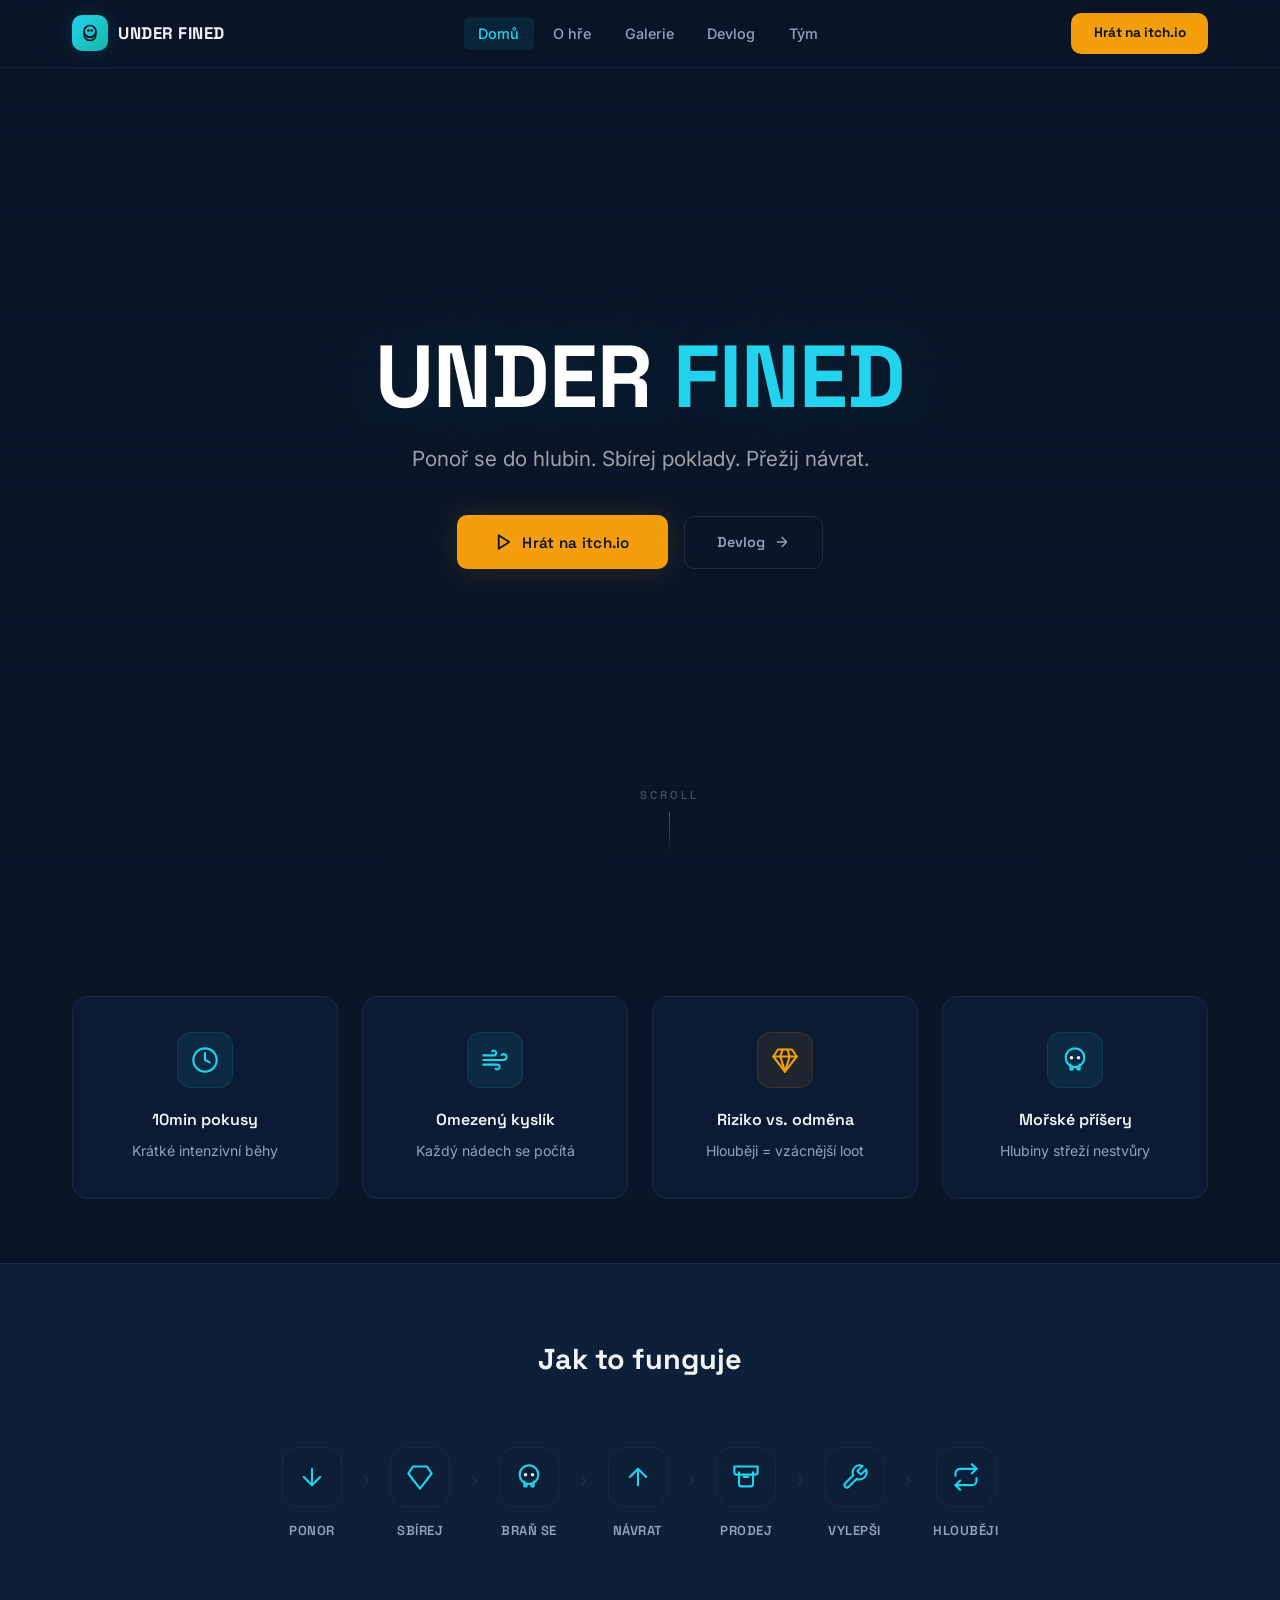
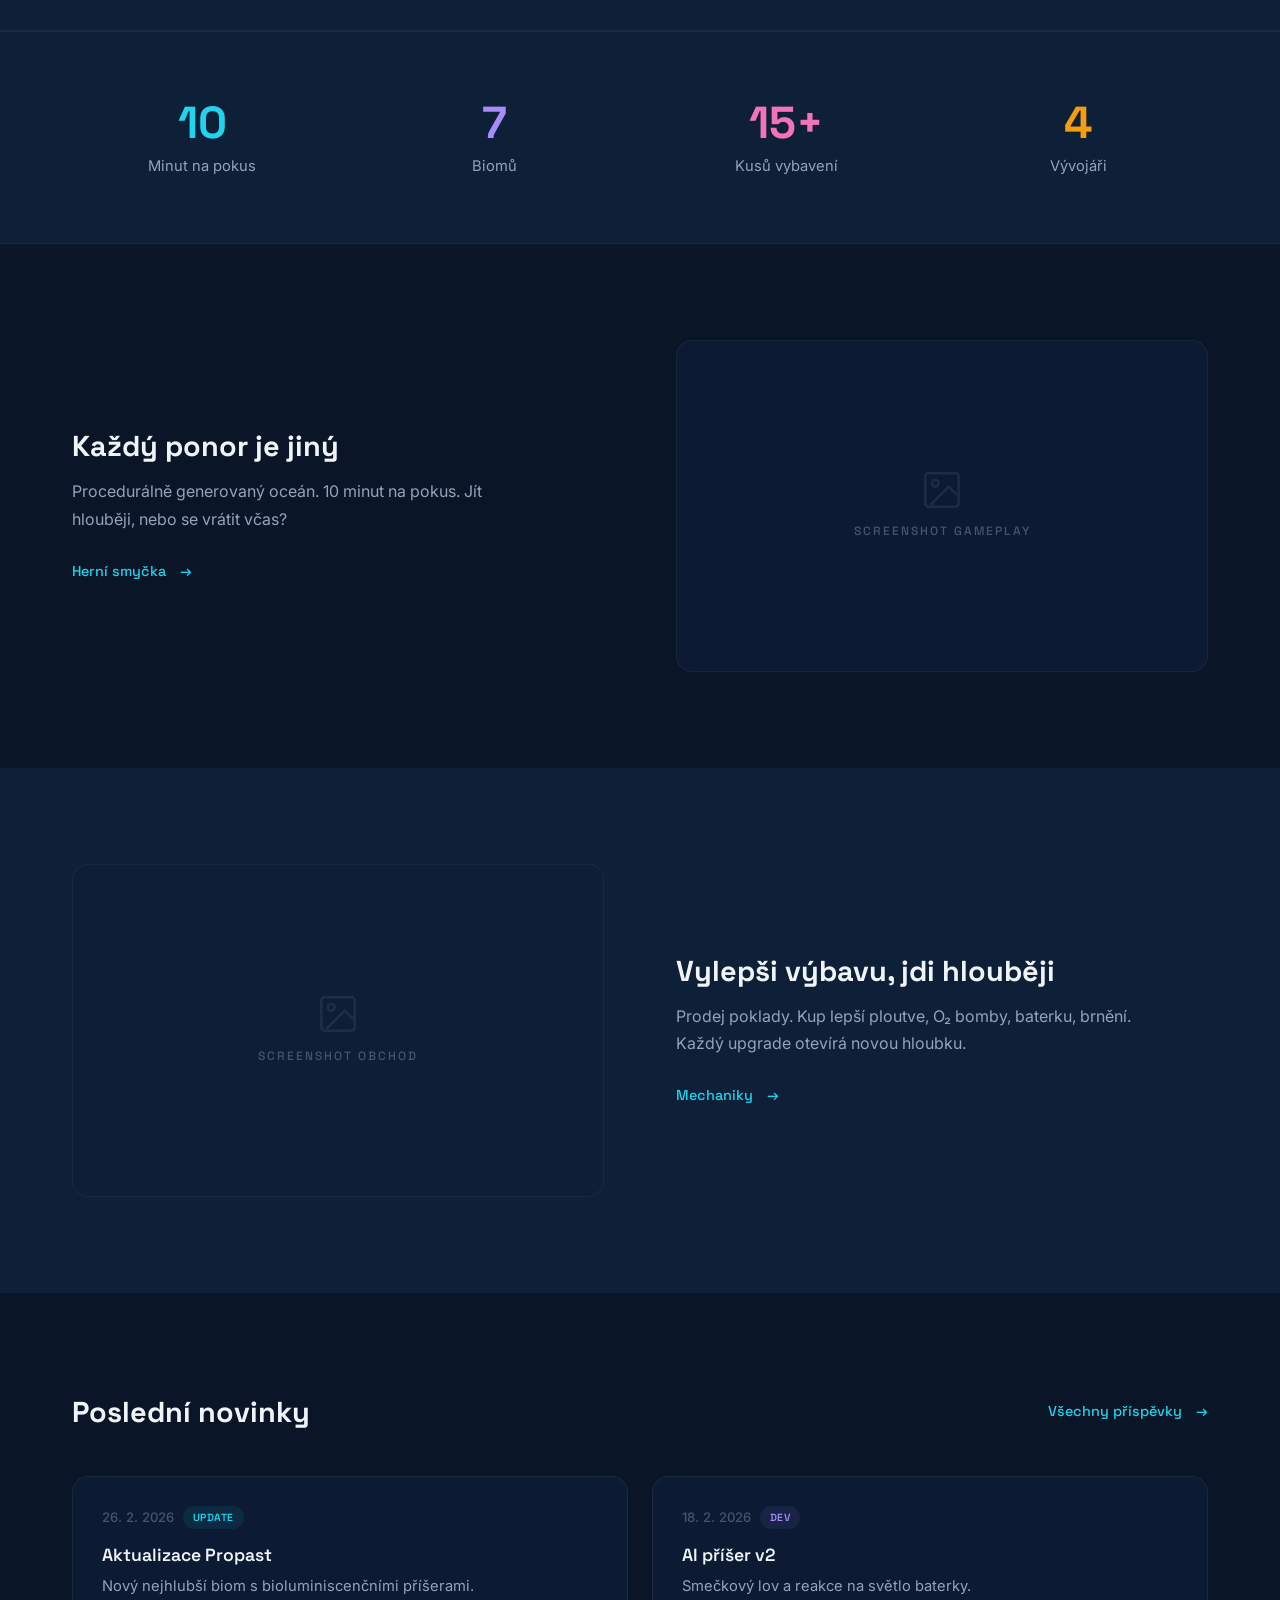
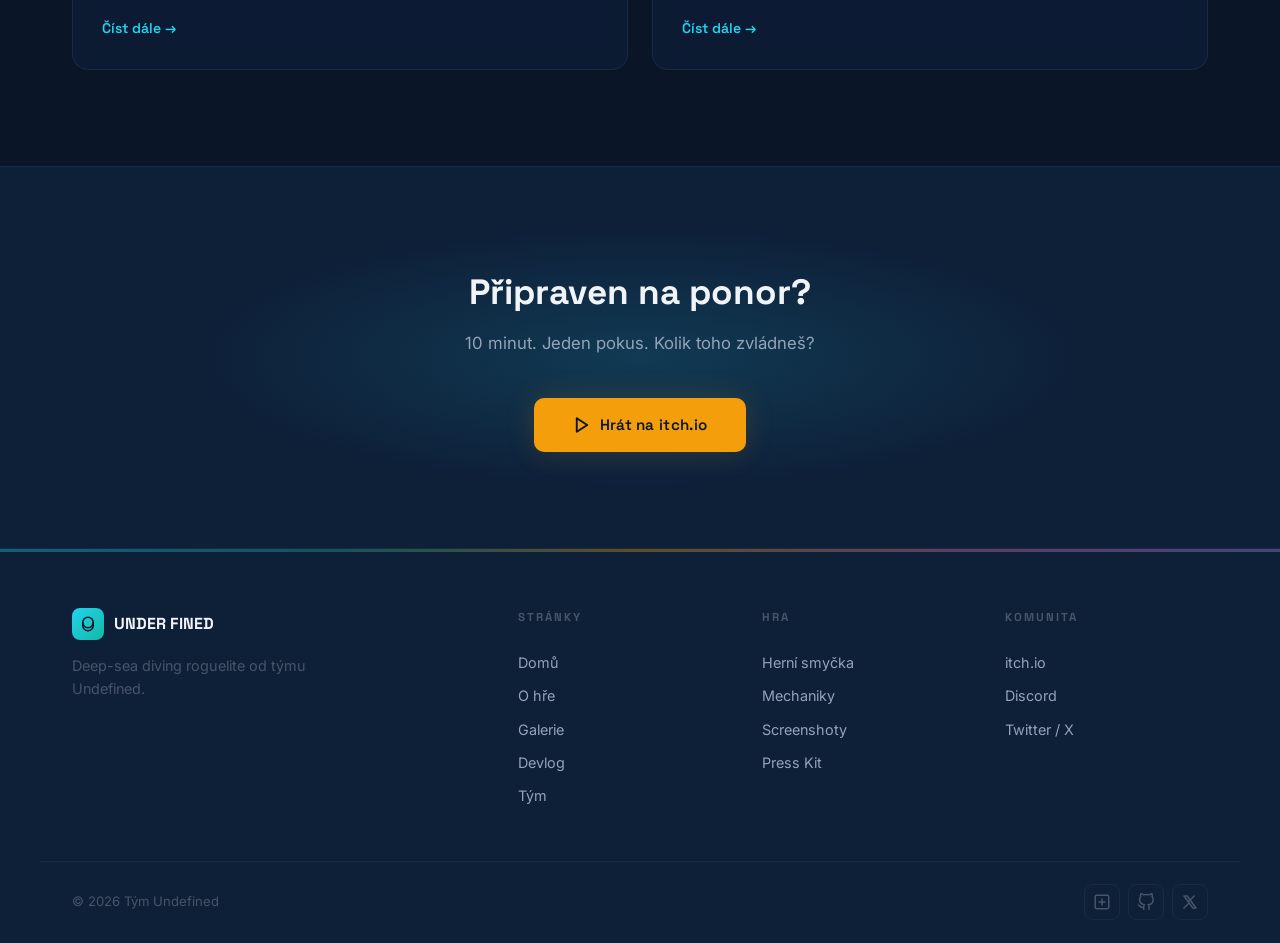
==== index.html @ 9621f045 "nu norn" ====
<!DOCTYPE html>
<html lang="cs">
<head>
  <meta charset="UTF-8">
  <meta name="viewport" content="width=device-width, initial-scale=1.0">
  <title>UNDER FINED — Deep-Sea Diving Roguelite</title>
  <meta name="description" content="UNDER FINED — 10minutový deep-sea diving roguelite. Ponoř se, sbírej poklady, přežij hlubiny.">
  <link rel="stylesheet" href="style.css">
</head>
<body>

<!-- NAV -->
<nav class="nav" id="navbar">
  <div class="nav__inner">
    <a href="index.html" class="nav__logo">
      <span class="nav__logo-icon">
        <!-- Diving helmet icon -->
        <svg viewBox="0 0 24 24" fill="none" stroke="#0a1628" stroke-width="2" stroke-linecap="round" stroke-linejoin="round">
          <circle cx="12" cy="10" r="7"/>
          <path d="M5 10v4a7 7 0 0 0 14 0v-4"/>
          <circle cx="10" cy="9" r="1.5" fill="#0a1628" stroke="none"/>
          <circle cx="14" cy="9" r="1.5" fill="#0a1628" stroke="none"/>
          <path d="M9 17h6"/>
        </svg>
      </span>
      <span class="nav__logo-text">UNDER FINED</span>
    </a>
    <ul class="nav__links" id="navLinks">
      <li><a href="index.html" class="nav__link">Domů</a></li>
      <li><a href="about.html" class="nav__link">O hře</a></li>
      <li><a href="gallery.html" class="nav__link">Galerie</a></li>
      <li><a href="devlog.html" class="nav__link">Devlog</a></li>
      <li><a href="team.html" class="nav__link">Tým</a></li>
    </ul>
    <a href="https://itch.io" target="_blank" rel="noopener" class="nav__cta">Hrát na itch.io</a>
    <button class="nav__toggle" id="navToggle" aria-label="Menu">
      <span></span><span></span><span></span>
    </button>
  </div>
</nav>

<!-- HERO -->
<section class="hero">
  <div class="hero__bubbles" id="heroBubbles"></div>
  <div class="hero__content">
    <h1 class="hero__title">UNDER <span class="accent">FINED</span></h1>
    <p class="hero__subtitle">Ponoř se do hlubin. Sbírej poklady. Přežij návrat.</p>
    <div class="hero__actions">
      <a href="https://itch.io" target="_blank" rel="noopener" class="btn btn--primary">
        <!-- Play icon -->
        <svg width="18" height="18" viewBox="0 0 24 24" fill="none" stroke="currentColor" stroke-width="2.5" stroke-linecap="round" stroke-linejoin="round"><polygon points="5 3 19 12 5 21 5 3"/></svg>
        Hrát na itch.io
      </a>
      <a href="devlog.html" class="btn btn--secondary">
        Devlog
        <svg width="16" height="16" viewBox="0 0 24 24" fill="none" stroke="currentColor" stroke-width="2" stroke-linecap="round" stroke-linejoin="round"><path d="M5 12h14M12 5l7 7-7 7"/></svg>
      </a>
    </div>
  </div>
  <div class="hero__scroll">
    <span class="hero__scroll-label">scroll</span>
    <div class="hero__scroll-line"></div>
  </div>
  <div class="hero__wave">
    <svg viewBox="0 0 1440 80" fill="none" xmlns="http://www.w3.org/2000/svg" preserveAspectRatio="none">
      <path d="M0 40C240 80 480 0 720 40C960 80 1200 0 1440 40V80H0Z" fill="#0a1628"/>
    </svg>
  </div>
</section>

<!-- PILL FEATURES -->
<section class="pills" id="features">
  <div class="container">
    <div class="pills__grid">
      <div class="pill reveal">
        <div class="pill__icon">
          <!-- Clock icon -->
          <svg viewBox="0 0 24 24"><circle cx="12" cy="12" r="10"/><polyline points="12 6 12 12 16 14"/></svg>
        </div>
        <h3>10min pokusy</h3>
        <p>Krátké intenzivní běhy</p>
      </div>
      <div class="pill reveal reveal-d1">
        <div class="pill__icon">
          <!-- Wind / O2 icon -->
          <svg viewBox="0 0 24 24"><path d="M9.59 4.59A2 2 0 1 1 11 8H2m10.59 11.41A2 2 0 1 0 14 16H2m15.73-8.27A2.5 2.5 0 1 1 19.5 12H2"/></svg>
        </div>
        <h3>Omezený kyslík</h3>
        <p>Každý nádech se počítá</p>
      </div>
      <div class="pill reveal reveal-d2">
        <div class="pill__icon pill__icon--sand">
          <!-- Diamond / treasure icon -->
          <svg viewBox="0 0 24 24"><path d="M6 3h12l4 6-10 13L2 9z"/><path d="M2 9h20"/><path d="M10 3l-2 6 4 13 4-13-2-6"/></svg>
        </div>
        <h3>Riziko vs. odměna</h3>
        <p>Hlouběji = vzácnější loot</p>
      </div>
      <div class="pill reveal reveal-d3">
        <div class="pill__icon">
          <!-- Skull / monster icon -->
          <svg viewBox="0 0 24 24"><circle cx="12" cy="10" r="8"/><path d="M8 16v4h2v-2h4v2h2v-4"/><circle cx="9" cy="10" r="1.5" fill="currentColor" stroke="none"/><circle cx="15" cy="10" r="1.5" fill="currentColor" stroke="none"/></svg>
        </div>
        <h3>Mořské příšery</h3>
        <p>Hlubiny střeží nestvůry</p>
      </div>
    </div>
  </div>
</section>

<!-- HOW IT WORKS -->
<section class="how-strip">
  <div class="container">
    <h2 class="reveal">Jak to funguje</h2>
    <div class="how-strip__flow reveal reveal-d1">
      <div class="how-step">
        <div class="how-step__icon">
          <svg viewBox="0 0 24 24"><path d="M12 5v14M5 12l7 7 7-7"/></svg>
        </div>
        <span class="how-step__label">Ponor</span>
      </div>
      <span class="how-arrow">&rsaquo;</span>
      <div class="how-step">
        <div class="how-step__icon">
          <svg viewBox="0 0 24 24"><path d="M6 3h12l4 6-10 13L2 9z"/></svg>
        </div>
        <span class="how-step__label">Sbírej</span>
      </div>
      <span class="how-arrow">&rsaquo;</span>
      <div class="how-step">
        <div class="how-step__icon">
          <svg viewBox="0 0 24 24"><circle cx="12" cy="10" r="8"/><path d="M8 16v4h2v-2h4v2h2v-4"/><circle cx="9" cy="10" r="1.5" fill="currentColor" stroke="none"/><circle cx="15" cy="10" r="1.5" fill="currentColor" stroke="none"/></svg>
        </div>
        <span class="how-step__label">Braň se</span>
      </div>
      <span class="how-arrow">&rsaquo;</span>
      <div class="how-step">
        <div class="how-step__icon">
          <svg viewBox="0 0 24 24"><path d="M12 19V5M5 12l7-7 7 7"/></svg>
        </div>
        <span class="how-step__label">Návrat</span>
      </div>
      <span class="how-arrow">&rsaquo;</span>
      <div class="how-step">
        <div class="how-step__icon">
          <svg viewBox="0 0 24 24"><path d="M2 3h20v5a2 2 0 0 1-2 2H4a2 2 0 0 1-2-2V3z"/><path d="M6 8v10a2 2 0 0 0 2 2h8a2 2 0 0 0 2-2V8"/><path d="M10 12h4"/></svg>
        </div>
        <span class="how-step__label">Prodej</span>
      </div>
      <span class="how-arrow">&rsaquo;</span>
      <div class="how-step">
        <div class="how-step__icon">
          <svg viewBox="0 0 24 24"><path d="M14.7 6.3a1 1 0 0 0 0 1.4l1.6 1.6a1 1 0 0 0 1.4 0l3.77-3.77a6 6 0 0 1-7.94 7.94l-6.91 6.91a2.12 2.12 0 0 1-3-3l6.91-6.91a6 6 0 0 1 7.94-7.94l-3.76 3.76z"/></svg>
        </div>
        <span class="how-step__label">Vylepši</span>
      </div>
      <span class="how-arrow">&rsaquo;</span>
      <div class="how-step">
        <div class="how-step__icon">
          <svg viewBox="0 0 24 24"><polyline points="17 1 21 5 17 9"/><path d="M3 11V9a4 4 0 0 1 4-4h14"/><polyline points="7 23 3 19 7 15"/><path d="M21 13v2a4 4 0 0 1-4 4H3"/></svg>
        </div>
        <span class="how-step__label">Hlouběji</span>
      </div>
    </div>
  </div>
</section>

<!-- STATS -->
<section class="stats">
  <div class="container">
    <div class="stats__grid reveal">
      <div class="stat">
        <p class="stat__number stat__number--cyan">10</p>
        <p class="stat__label">Minut na pokus</p>
      </div>
      <div class="stat">
        <p class="stat__number stat__number--purple">7</p>
        <p class="stat__label">Biomů</p>
      </div>
      <div class="stat">
        <p class="stat__number stat__number--coral">15+</p>
        <p class="stat__label">Kusů vybavení</p>
      </div>
      <div class="stat">
        <p class="stat__number stat__number--sand">4</p>
        <p class="stat__label">Vývojáři</p>
      </div>
    </div>
  </div>
</section>

<!-- FEATURE: DIVE -->
<section class="feature-row">
  <div class="container">
    <div class="feature-row__layout">
      <div class="feature-row__text reveal">
        <h2>Každý ponor je jiný</h2>
        <p>Procedurálně generovaný oceán. 10 minut na pokus. Jít hlouběji, nebo se vrátit včas?</p>
        <a href="about.html#loop" class="btn btn--ghost">
          Herní smyčka <span class="arrow">&rarr;</span>
        </a>
      </div>
      <div class="reveal reveal-d2">
        <div class="img-placeholder">
          <!-- Replace with: <img src="screenshots/gameplay.png" alt="Gameplay screenshot"> -->
          <svg viewBox="0 0 24 24"><rect x="2" y="2" width="20" height="20" rx="2"/><circle cx="8" cy="8" r="2"/><path d="M21 15l-5-5L5 21"/></svg>
          <span>Screenshot gameplay</span>
        </div>
      </div>
    </div>
  </div>
</section>

<!-- FEATURE: UPGRADE -->
<section class="feature-row feature-row--reversed" style="background: var(--bg-alt);">
  <div class="container">
    <div class="feature-row__layout">
      <div class="feature-row__text reveal">
        <h2>Vylepši výbavu, jdi hlouběji</h2>
        <p>Prodej poklady. Kup lepší ploutve, O₂ bomby, baterku, brnění. Každý upgrade otevírá novou hloubku.</p>
        <a href="about.html#mechanics" class="btn btn--ghost">
          Mechaniky <span class="arrow">&rarr;</span>
        </a>
      </div>
      <div class="reveal reveal-d2">
        <div class="img-placeholder">
          <!-- Replace with: <img src="screenshots/shop.png" alt="Shop screenshot"> -->
          <svg viewBox="0 0 24 24"><rect x="2" y="2" width="20" height="20" rx="2"/><circle cx="8" cy="8" r="2"/><path d="M21 15l-5-5L5 21"/></svg>
          <span>Screenshot obchod</span>
        </div>
      </div>
    </div>
  </div>
</section>

<!-- LATEST DEVLOG -->
<section class="latest">
  <div class="container">
    <div class="latest__header reveal">
      <h2>Poslední novinky</h2>
      <a href="devlog.html" class="btn btn--ghost">Všechny příspěvky <span class="arrow">&rarr;</span></a>
    </div>
    <div class="latest__grid">
      <div class="devlog-card reveal reveal-d1">
        <div class="devlog-card__meta">
          <span class="devlog-card__date">26. 2. 2026</span>
          <span class="devlog-card__tag devlog-card__tag--update">Update</span>
        </div>
        <h3>Aktualizace Propast</h3>
        <p>Nový nejhlubší biom s bioluminiscenčními příšerami.</p>
        <a href="post.html" class="devlog-card__link">Číst dále &rarr;</a>
      </div>
      <div class="devlog-card reveal reveal-d2">
        <div class="devlog-card__meta">
          <span class="devlog-card__date">18. 2. 2026</span>
          <span class="devlog-card__tag devlog-card__tag--dev">Dev</span>
        </div>
        <h3>AI příšer v2</h3>
        <p>Smečkový lov a reakce na světlo baterky.</p>
        <a href="post.html" class="devlog-card__link">Číst dále &rarr;</a>
      </div>
    </div>
  </div>
</section>

<!-- CTA -->
<section class="cta-banner">
  <div class="container">
    <div class="cta-banner__inner reveal">
      <h2>Připraven na ponor?</h2>
      <p>10 minut. Jeden pokus. Kolik toho zvládneš?</p>
      <a href="https://itch.io" target="_blank" rel="noopener" class="btn btn--primary">
        <svg width="18" height="18" viewBox="0 0 24 24" fill="none" stroke="currentColor" stroke-width="2.5" stroke-linecap="round" stroke-linejoin="round"><polygon points="5 3 19 12 5 21 5 3"/></svg>
        Hrát na itch.io
      </a>
    </div>
  </div>
</section>

<!-- FOOTER -->
<footer class="footer">
  <div class="footer__accent-line"></div>
  <div class="footer__top">
    <div class="footer__brand">
      <div class="footer__brand-logo">
        <span class="logo-icon">
          <svg viewBox="0 0 24 24" fill="none" stroke="#0a1628" stroke-width="2" stroke-linecap="round" stroke-linejoin="round">
            <circle cx="12" cy="10" r="7"/><path d="M5 10v4a7 7 0 0 0 14 0v-4"/>
          </svg>
        </span>
        <span class="logo-text">UNDER FINED</span>
      </div>
      <p>Deep-sea diving roguelite od týmu Undefined.</p>
    </div>
    <div class="footer__col">
      <h4>Stránky</h4>
      <a href="index.html">Domů</a>
      <a href="about.html">O hře</a>
      <a href="gallery.html">Galerie</a>
      <a href="devlog.html">Devlog</a>
      <a href="team.html">Tým</a>
    </div>
    <div class="footer__col">
      <h4>Hra</h4>
      <a href="about.html#loop">Herní smyčka</a>
      <a href="about.html#mechanics">Mechaniky</a>
      <a href="gallery.html">Screenshoty</a>
      <a href="presskit.html">Press Kit</a>
    </div>
    <div class="footer__col">
      <h4>Komunita</h4>
      <a href="https://itch.io" target="_blank">itch.io</a>
      <a href="#">Discord</a>
      <a href="#">Twitter / X</a>
    </div>
  </div>
  <div class="footer__bottom">
    <span class="footer__copy">&copy; 2026 Tým Undefined</span>
    <div class="footer__socials">
      <a href="https://itch.io" target="_blank" rel="noopener" class="footer__social" title="itch.io">
        <svg viewBox="0 0 24 24" fill="none" stroke="currentColor" stroke-width="2" stroke-linecap="round" stroke-linejoin="round"><rect x="3" y="3" width="18" height="18" rx="2"/><path d="M8 12h8M12 8v8"/></svg>
      </a>
      <a href="#" class="footer__social" title="Discord">
        <svg viewBox="0 0 24 24" fill="none" stroke="currentColor" stroke-width="2" stroke-linecap="round" stroke-linejoin="round"><path d="M9 19c-5 1.5-5-2.5-7-3m14 6v-3.87a3.37 3.37 0 0 0-.94-2.61c3.14-.35 6.44-1.54 6.44-7A5.44 5.44 0 0 0 20 4.77 5.07 5.07 0 0 0 19.91 1S18.73.65 16 2.48a13.38 13.38 0 0 0-7 0C6.27.65 5.09 1 5.09 1A5.07 5.07 0 0 0 5 4.77a5.44 5.44 0 0 0-1.5 3.78c0 5.42 3.3 6.61 6.44 7A3.37 3.37 0 0 0 9 18.13V22"/></svg>
      </a>
      <a href="#" class="footer__social" title="Twitter / X">
        <svg viewBox="0 0 24 24" fill="none" stroke="currentColor" stroke-width="2" stroke-linecap="round" stroke-linejoin="round"><path d="M4 4l11.733 16h4.267l-11.733-16z"/><path d="M4 20l6.768-6.768M17.5 4l-6.768 6.768"/></svg>
      </a>
    </div>
  </div>
</footer>

<div class="page-bubbles" id="pageBubbles"></div>

<script src="main.js"></script>
</body>
</html>
---- style.css ----
/* ═══════════════════════════════════════════════════════════════
   UNDER FINED — Premium Indie Game Website
   Deep-sea / ocean theme · Modern readable typography · Minimal
   ═══════════════════════════════════════════════════════════════ */

/* ── FONTS ─────────────────────────────────────────────────── */
@import url('https://fonts.googleapis.com/css2?family=Space+Grotesk:wght@400;500;600;700&family=Inter:wght@400;500;600;700&display=swap');

/* ── RESET ─────────────────────────────────────────────────── */
*, *::before, *::after { box-sizing: border-box; margin: 0; padding: 0; }

/* ── VARIABLES ─────────────────────────────────────────────── */
:root {
  /* colours: deep navy ocean palette */
  --bg:          #0a1628;
  --bg-alt:      #0e1f38;
  --bg-card:     rgba(14, 31, 56, 0.7);
  --bg-card-s:   rgba(14, 31, 56, 0.95);
  --bg-nav:      rgba(10, 22, 40, 0.75);
  --bg-nav-s:    rgba(10, 22, 40, 0.97);

  --text:        #f0f4f8;
  --text-s:      #94a3b8;
  --text-m:      #475569;

  /* accents */
  --cyan:        #22d3ee;
  --cyan-dim:    rgba(34, 211, 238, 0.08);
  --cyan-glow:   rgba(34, 211, 238, 0.15);
  --teal:        #14b8a6;
  --sand:        #f59e0b;
  --sand-light:  #fbbf24;
  --sand-glow:   rgba(245, 158, 11, 0.15);
  --coral:       #f472b6;
  --purple:      #a78bfa;

  --border:      rgba(148, 163, 184, 0.08);
  --border-h:    rgba(148, 163, 184, 0.16);
  --glass:       rgba(14, 31, 56, 0.55);
  --glass-border:rgba(148, 163, 184, 0.1);

  --radius:      16px;
  --radius-sm:   10px;
  --radius-xs:   6px;

  --font-head:   'Space Grotesk', -apple-system, sans-serif;
  --font-body:   'Inter', -apple-system, sans-serif;

  --ease:        cubic-bezier(0.25, 0.46, 0.45, 0.94);
  --ease-out:    cubic-bezier(0.16, 1, 0.3, 1);

  --max-w:       1200px;
  --nav-h:       68px;
}

/* ── BASE ──────────────────────────────────────────────────── */
html {
  scroll-behavior: smooth;
  font-size: 16px;
  scrollbar-color: #1e3a5f var(--bg);
}
body {
  font-family: var(--font-body);
  color: var(--text);
  background: var(--bg);
  overflow-x: hidden;
  -webkit-font-smoothing: antialiased;
  line-height: 1.65;
}
img { display: block; max-width: 100%; height: auto; }
a { text-decoration: none; color: inherit; transition: color 0.2s; }
ul, ol { list-style: none; }
button { font-family: inherit; border: none; background: none; cursor: pointer; color: inherit; }

::-webkit-scrollbar { width: 6px; }
::-webkit-scrollbar-track { background: var(--bg); }
::-webkit-scrollbar-thumb { background: #1e3a5f; border-radius: 3px; }
::selection { background: rgba(34, 211, 238, 0.2); color: var(--text); }

/* focus */
:focus-visible {
  outline: 2px solid var(--cyan);
  outline-offset: 3px;
  border-radius: 4px;
}

/* ── LAYOUT ────────────────────────────────────────────────── */
.container { max-width: var(--max-w); margin: 0 auto; padding: 0 2rem; }
.text-center { text-align: center; }

/* ── REVEAL ANIMATION ──────────────────────────────────────── */
.reveal {
  opacity: 0;
  transform: translateY(28px);
  transition: opacity 0.8s var(--ease-out), transform 0.8s var(--ease-out);
}
.reveal.visible { opacity: 1; transform: translateY(0); }
.reveal-d1 { transition-delay: 0.1s; }
.reveal-d2 { transition-delay: 0.2s; }
.reveal-d3 { transition-delay: 0.3s; }
.reveal-d4 { transition-delay: 0.4s; }

/* ═══════════════════════════════════════════════════════════════
   NAVIGATION
   ═══════════════════════════════════════════════════════════════ */
.nav {
  position: fixed;
  top: 0; left: 0; right: 0;
  z-index: 1000;
  height: var(--nav-h);
  display: flex;
  align-items: center;
  background: var(--bg-nav);
  backdrop-filter: blur(20px);
  -webkit-backdrop-filter: blur(20px);
  border-bottom: 1px solid var(--border);
  transition: background 0.3s, box-shadow 0.3s;
}
.nav.scrolled {
  background: var(--bg-nav-s);
  box-shadow: 0 4px 30px rgba(0, 0, 0, 0.3);
}

.nav__inner {
  max-width: var(--max-w);
  margin: 0 auto;
  padding: 0 2rem;
  width: 100%;
  display: flex;
  align-items: center;
  justify-content: space-between;
}

.nav__logo {
  display: flex;
  align-items: center;
  gap: 0.65rem;
}
.nav__logo-icon {
  width: 36px; height: 36px;
  border-radius: 10px;
  background: linear-gradient(135deg, var(--cyan), var(--teal));
  display: flex; align-items: center; justify-content: center;
  transition: transform 0.3s var(--ease-out);
  box-shadow: 0 0 20px var(--cyan-glow);
}
.nav__logo:hover .nav__logo-icon { transform: rotate(-6deg) scale(1.05); }
.nav__logo-icon svg { width: 20px; height: 20px; }

.nav__logo-text {
  font-family: var(--font-head);
  font-size: 1.05rem;
  font-weight: 700;
  color: var(--text);
  letter-spacing: 0.5px;
}

.nav__links {
  display: flex;
  align-items: center;
  gap: 0.3rem;
}
.nav__link {
  color: var(--text-s);
  font-size: 0.9rem;
  font-weight: 500;
  padding: 0.5rem 0.9rem;
  border-radius: var(--radius-xs);
  transition: color 0.2s, background 0.2s;
}
.nav__link:hover {
  color: var(--text);
  background: rgba(255,255,255,0.04);
}
.nav__link.active {
  color: var(--cyan);
  background: var(--cyan-dim);
}

.nav__cta {
  padding: 0.55rem 1.4rem;
  background: var(--sand);
  color: #0a1628;
  font-family: var(--font-head);
  font-size: 0.85rem;
  font-weight: 700;
  border-radius: var(--radius-sm);
  transition: all 0.25s var(--ease);
  white-space: nowrap;
}
.nav__cta:hover {
  background: var(--sand-light);
  transform: translateY(-1px);
  box-shadow: 0 4px 24px var(--sand-glow);
}

.nav__toggle {
  display: none;
  flex-direction: column;
  gap: 5px;
  padding: 8px;
}
.nav__toggle span {
  display: block; width: 22px; height: 2px;
  background: var(--text); border-radius: 2px;
  transition: all 0.3s var(--ease);
}
.nav__toggle.open span:nth-child(1) { transform: rotate(45deg) translate(5px, 5px); }
.nav__toggle.open span:nth-child(2) { opacity: 0; }
.nav__toggle.open span:nth-child(3) { transform: rotate(-45deg) translate(5px, -5px); }

/* ═══════════════════════════════════════════════════════════════
   BUTTONS
   ═══════════════════════════════════════════════════════════════ */
.btn {
  display: inline-flex;
  align-items: center;
  justify-content: center;
  gap: 0.55rem;
  font-family: var(--font-head);
  font-weight: 600;
  border: none;
  border-radius: var(--radius-sm);
  transition: all 0.25s var(--ease);
  white-space: nowrap;
  text-decoration: none;
  cursor: pointer;
}

.btn--primary {
  padding: 0.9rem 2.4rem;
  background: var(--sand);
  color: #0a1628;
  font-size: 0.95rem;
  letter-spacing: 0.3px;
  box-shadow: 0 0 30px var(--sand-glow);
}
.btn--primary:hover {
  background: var(--sand-light);
  transform: translateY(-2px);
  box-shadow: 0 8px 40px rgba(245, 158, 11, 0.3);
}

.btn--secondary {
  padding: 0.85rem 2rem;
  background: transparent;
  border: 1px solid var(--border-h);
  color: var(--text-s);
  font-size: 0.9rem;
}
.btn--secondary:hover {
  background: rgba(255, 255, 255, 0.04);
  border-color: rgba(255, 255, 255, 0.2);
  color: var(--text);
}

.btn--ghost {
  padding: 0;
  background: transparent;
  color: var(--cyan);
  font-size: 0.9rem;
  font-weight: 500;
}
.btn--ghost:hover { color: var(--sand-light); }
.btn--ghost .arrow { transition: transform 0.2s var(--ease); display: inline-block; margin-left: 0.3rem; }
.btn--ghost:hover .arrow { transform: translateX(5px); }

.btn--small {
  padding: 0.5rem 1.2rem;
  font-size: 0.82rem;
}

/* ═══════════════════════════════════════════════════════════════
   BADGE / PILL
   ═══════════════════════════════════════════════════════════════ */
.badge {
  display: inline-flex;
  align-items: center;
  gap: 0.4rem;
  padding: 0.35rem 0.85rem;
  background: var(--cyan-dim);
  border: 1px solid rgba(34, 211, 238, 0.15);
  border-radius: 100px;
  font-family: var(--font-head);
  font-size: 0.72rem;
  font-weight: 600;
  color: var(--cyan);
  letter-spacing: 0.8px;
  text-transform: uppercase;
}
.badge--sand {
  background: rgba(245, 158, 11, 0.08);
  border-color: rgba(245, 158, 11, 0.15);
  color: var(--sand);
}
.badge--purple {
  background: rgba(167, 139, 250, 0.08);
  border-color: rgba(167, 139, 250, 0.15);
  color: var(--purple);
}
.badge__dot {
  width: 6px; height: 6px;
  border-radius: 50%;
  background: currentColor;
  animation: pulseDot 2s ease-in-out infinite;
}
@keyframes pulseDot {
  0%, 100% { opacity: 1; }
  50% { opacity: 0.3; }
}

/* ═══════════════════════════════════════════════════════════════
   PAGE HEADER (subpages)
   ═══════════════════════════════════════════════════════════════ */
.page-header {
  padding: calc(var(--nav-h) + 5rem) 0 3.5rem;
  text-align: center;
  background: linear-gradient(180deg, var(--bg-alt) 0%, var(--bg) 100%);
  border-bottom: 1px solid var(--border);
  position: relative;
  overflow: hidden;
}
.page-header::before {
  content: '';
  position: absolute;
  inset: 0;
  background: radial-gradient(ellipse 60% 50% at 50% 20%, var(--cyan-glow) 0%, transparent 70%);
  pointer-events: none;
}
.page-header h1 {
  font-family: var(--font-head);
  font-size: clamp(2rem, 4vw, 3rem);
  font-weight: 700;
  color: var(--text);
  line-height: 1.2;
  margin-top: 0.75rem;
  position: relative;
}
.page-header p {
  color: var(--text-s);
  font-size: 1.1rem;
  margin-top: 0.6rem;
  position: relative;
}

/* ═══════════════════════════════════════════════════════════════
   HERO
   ═══════════════════════════════════════════════════════════════ */
.hero {
  position: relative;
  min-height: 100vh;
  display: flex;
  align-items: center;
  justify-content: center;
  overflow: hidden;
  /* Replace background.png with your island screenshot */
  background: url('hero-bg.jpg') center center / cover no-repeat;
}
.hero::before {
  content: '';
  position: absolute;
  inset: 0;
  background: linear-gradient(180deg,
    rgba(10, 22, 40, 0.45) 0%,
    rgba(10, 22, 40, 0.15) 35%,
    rgba(10, 22, 40, 0.35) 65%,
    rgba(10, 22, 40, 1) 100%
  );
  z-index: 1;
}

.hero__content {
  position: relative;
  z-index: 3;
  text-align: center;
  padding: 0 2rem;
  max-width: 800px;
}
.hero__badge {
  margin-bottom: 1.8rem;
  animation: fadeUp 0.7s var(--ease-out) both;
}
.hero__title {
  font-family: var(--font-head);
  font-size: clamp(3rem, 8vw, 5.5rem);
  font-weight: 700;
  color: #fff;
  letter-spacing: -1px;
  line-height: 1.05;
  text-shadow: 0 0 80px rgba(34, 211, 238, 0.15);
  animation: fadeUp 0.7s 0.08s var(--ease-out) both;
}
.hero__title .accent { color: var(--cyan); }
.hero__subtitle {
  font-size: clamp(1.05rem, 2.2vw, 1.3rem);
  color: rgba(255, 255, 255, 0.6);
  font-weight: 400;
  max-width: 480px;
  margin: 1.2rem auto 2.5rem;
  line-height: 1.6;
  animation: fadeUp 0.7s 0.16s var(--ease-out) both;
}
.hero__actions {
  display: flex;
  align-items: center;
  justify-content: center;
  gap: 1rem;
  flex-wrap: wrap;
  animation: fadeUp 0.7s 0.24s var(--ease-out) both;
}

.hero__wave {
  position: absolute;
  bottom: -1px; left: 0; right: 0;
  z-index: 4;
  line-height: 0;
}
.hero__wave svg { display: block; width: 100%; }

.hero__scroll {
  position: absolute;
  bottom: 3rem;
  left: 50%;
  transform: translateX(-50%);
  z-index: 5;
  display: flex;
  flex-direction: column;
  align-items: center;
  gap: 0.5rem;
  animation: fadeUp 1s 0.8s var(--ease-out) both;
}
.hero__scroll-label {
  font-family: var(--font-head);
  font-size: 0.7rem;
  color: rgba(255, 255, 255, 0.25);
  letter-spacing: 3px;
  text-transform: uppercase;
  font-weight: 500;
}
.hero__scroll-line {
  width: 1px;
  height: 40px;
  background: linear-gradient(180deg, rgba(255, 255, 255, 0.3), transparent);
  animation: scrollPulse 2.5s ease-in-out infinite;
}

@keyframes scrollPulse {
  0%, 100% { opacity: 0.2; }
  50% { opacity: 0.7; }
}
@keyframes fadeUp {
  from { opacity: 0; transform: translateY(24px); }
  to   { opacity: 1; transform: translateY(0); }
}

/* bubbles (hero + global drifting) */
.hero__bubbles, .page-bubbles {
  position: absolute;
  inset: 0;
  pointer-events: none;
  z-index: 2;
  overflow: hidden;
}
.page-bubbles {
  position: fixed;
  z-index: 0;
}
.bubble {
  position: absolute;
  bottom: -10px;
  border-radius: 50%;
  background: rgba(34, 211, 238, 0.06);
  border: 1px solid rgba(34, 211, 238, 0.08);
  animation: bubbleUp linear infinite;
}
@keyframes bubbleUp {
  0%   { transform: translateY(0) translateX(0); opacity: 0; }
  5%   { opacity: 0.35; }
  90%  { opacity: 0.03; }
  100% { transform: translateY(-115vh) translateX(var(--drift)); opacity: 0; }
}

/* ═══════════════════════════════════════════════════════════════
   PILL FEATURES (Home — below hero)
   ═══════════════════════════════════════════════════════════════ */
.pills {
  padding: 6rem 0 4rem;
  background: var(--bg);
}
.pills__grid {
  display: grid;
  grid-template-columns: repeat(4, 1fr);
  gap: 1.5rem;
}
.pill {
  background: var(--bg-card);
  backdrop-filter: blur(12px);
  border: 1px solid var(--glass-border);
  border-radius: var(--radius);
  padding: 2.2rem 1.6rem;
  text-align: center;
  transition: all 0.35s var(--ease);
}
.pill:hover {
  border-color: var(--border-h);
  transform: translateY(-4px);
  box-shadow: 0 12px 40px rgba(0, 0, 0, 0.3);
}
.pill__icon {
  width: 56px; height: 56px;
  margin: 0 auto 1.2rem;
  display: flex; align-items: center; justify-content: center;
  background: var(--cyan-dim);
  border: 1px solid rgba(34, 211, 238, 0.12);
  border-radius: 14px;
}
.pill__icon svg { width: 28px; height: 28px; stroke: var(--cyan); fill: none; stroke-width: 1.8; stroke-linecap: round; stroke-linejoin: round; }
.pill__icon--sand { background: rgba(245, 158, 11, 0.08); border-color: rgba(245, 158, 11, 0.12); }
.pill__icon--sand svg { stroke: var(--sand); }
.pill h3 {
  font-family: var(--font-head);
  font-size: 1rem;
  font-weight: 600;
  color: var(--text);
  margin-bottom: 0.35rem;
}
.pill p {
  font-size: 0.88rem;
  color: var(--text-s);
}

/* ═══════════════════════════════════════════════════════════════
   HOW IT WORKS STRIP (Home)
   ═══════════════════════════════════════════════════════════════ */
.how-strip {
  padding: 4.5rem 0;
  background: var(--bg-alt);
  border-top: 1px solid var(--border);
  border-bottom: 1px solid var(--border);
}
.how-strip h2 {
  font-family: var(--font-head);
  font-size: clamp(1.4rem, 2.5vw, 1.8rem);
  font-weight: 700;
  text-align: center;
  color: var(--text);
  margin-bottom: 3rem;
}
.how-strip__flow {
  display: flex;
  align-items: center;
  justify-content: center;
  gap: 0;
  flex-wrap: wrap;
}
.how-step {
  display: flex;
  flex-direction: column;
  align-items: center;
  gap: 0.8rem;
  padding: 1rem 1.2rem;
  transition: transform 0.3s var(--ease);
}
.how-step:hover { transform: translateY(-4px); }
.how-step__icon {
  width: 60px; height: 60px;
  display: flex; align-items: center; justify-content: center;
  background: var(--bg-card);
  border: 1px solid var(--border);
  border-radius: 16px;
  transition: all 0.3s var(--ease);
}
.how-step:hover .how-step__icon {
  border-color: var(--cyan);
  box-shadow: 0 0 24px var(--cyan-glow);
}
.how-step__icon svg { width: 28px; height: 28px; stroke: var(--cyan); fill: none; stroke-width: 1.8; stroke-linecap: round; stroke-linejoin: round; }
.how-step__label {
  font-family: var(--font-head);
  font-size: 0.82rem;
  font-weight: 600;
  color: var(--text-s);
  letter-spacing: 0.5px;
  text-transform: uppercase;
}
.how-arrow {
  color: var(--text-m);
  font-size: 1.2rem;
  margin: 0 0.1rem;
  opacity: 0.3;
  align-self: center;
  margin-top: -1.8rem;
}

/* ═══════════════════════════════════════════════════════════════
   LATEST DEVLOG PREVIEW (Home)
   ═══════════════════════════════════════════════════════════════ */
.latest {
  padding: 6rem 0;
}
.latest__header {
  display: flex;
  align-items: center;
  justify-content: space-between;
  margin-bottom: 2.5rem;
}
.latest__header h2 {
  font-family: var(--font-head);
  font-size: clamp(1.4rem, 2.5vw, 1.8rem);
  font-weight: 700;
  color: var(--text);
}
.latest__grid {
  display: grid;
  grid-template-columns: repeat(2, 1fr);
  gap: 1.5rem;
}

/* ═══════════════════════════════════════════════════════════════
   STATS STRIP
   ═══════════════════════════════════════════════════════════════ */
.stats {
  padding: 4rem 0;
  background: var(--bg-alt);
  border-top: 1px solid var(--border);
  border-bottom: 1px solid var(--border);
}
.stats__grid {
  display: grid;
  grid-template-columns: repeat(4, 1fr);
  gap: 2rem;
  text-align: center;
}
.stat__number {
  font-family: var(--font-head);
  font-size: clamp(2rem, 4vw, 2.8rem);
  font-weight: 700;
  line-height: 1.2;
}
.stat__number--cyan   { color: var(--cyan); }
.stat__number--purple { color: var(--purple); }
.stat__number--coral  { color: var(--coral); }
.stat__number--sand   { color: var(--sand); }
.stat__label {
  font-size: 0.92rem;
  color: var(--text-s);
  margin-top: 0.3rem;
}

/* ═══════════════════════════════════════════════════════════════
   FEATURE ROWS — alternating 2-col
   ═══════════════════════════════════════════════════════════════ */
.feature-row { padding: 6rem 0; }
.feature-row__layout {
  display: grid;
  grid-template-columns: 1fr 1fr;
  gap: 4.5rem;
  align-items: center;
}
.feature-row--reversed .feature-row__layout { direction: rtl; }
.feature-row--reversed .feature-row__layout > * { direction: ltr; }

.feature-row__text h2 {
  font-family: var(--font-head);
  font-size: clamp(1.4rem, 2.5vw, 1.8rem);
  font-weight: 700;
  color: var(--text);
  line-height: 1.25;
  margin-bottom: 0.9rem;
}
.feature-row__text p {
  color: var(--text-s);
  font-size: 1rem;
  line-height: 1.7;
  margin-bottom: 1.5rem;
  max-width: 460px;
}

/* image placeholder */
.img-placeholder {
  width: 100%;
  aspect-ratio: 16/10;
  background: var(--bg-card);
  border: 1px solid var(--border);
  border-radius: var(--radius);
  display: flex;
  flex-direction: column;
  align-items: center;
  justify-content: center;
  gap: 0.8rem;
  overflow: hidden;
  position: relative;
}
.img-placeholder img {
  width: 100%; height: 100%;
  object-fit: cover;
  position: absolute;
  inset: 0;
}
.img-placeholder svg { width: 40px; height: 40px; stroke: var(--text-m); fill: none; stroke-width: 1.5; opacity: 0.3; }
.img-placeholder span {
  font-family: var(--font-head);
  font-size: 0.75rem;
  color: var(--text-m);
  letter-spacing: 2px;
  text-transform: uppercase;
  font-weight: 500;
}

/* ═══════════════════════════════════════════════════════════════
   CONCEPT (About page)
   ═══════════════════════════════════════════════════════════════ */
.concept { padding: 6rem 0; }
.concept__layout {
  display: grid;
  grid-template-columns: 1fr 1fr;
  gap: 4.5rem;
  align-items: center;
}
.concept__text h2 {
  font-family: var(--font-head);
  font-size: clamp(1.4rem, 2.5vw, 1.8rem);
  font-weight: 700;
  color: var(--text);
  line-height: 1.3;
  margin-bottom: 1.2rem;
}
.concept__text p {
  color: var(--text-s);
  font-size: 1rem;
  line-height: 1.75;
  margin-bottom: 1rem;
  max-width: 480px;
}
.concept__text .hl {
  color: var(--sand);
  font-weight: 600;
}

/* ═══════════════════════════════════════════════════════════════
   GAME LOOP (About page — horizontal flow)
   ═══════════════════════════════════════════════════════════════ */
.loop-section {
  padding: 6rem 0;
  background: var(--bg-alt);
  border-top: 1px solid var(--border);
  border-bottom: 1px solid var(--border);
}
.loop-section h2 {
  font-family: var(--font-head);
  font-size: clamp(1.4rem, 2.5vw, 1.8rem);
  font-weight: 700;
  text-align: center;
  color: var(--text);
  margin-bottom: 3.5rem;
}
.loop {
  display: flex;
  align-items: center;
  justify-content: center;
  gap: 0;
  flex-wrap: wrap;
}
.loop__step {
  display: flex;
  flex-direction: column;
  align-items: center;
  gap: 0.75rem;
  padding: 0.8rem 1rem;
  transition: all 0.3s var(--ease);
}
.loop__step:hover { transform: translateY(-5px); }
.loop__step:hover .loop__icon {
  border-color: var(--cyan);
  box-shadow: 0 0 24px var(--cyan-glow);
}
.loop__icon {
  width: 64px; height: 64px;
  display: flex; align-items: center; justify-content: center;
  background: var(--bg-card);
  border: 1px solid var(--border);
  border-radius: 18px;
  transition: all 0.3s var(--ease);
}
.loop__icon svg { width: 30px; height: 30px; stroke: var(--cyan); fill: none; stroke-width: 1.8; stroke-linecap: round; stroke-linejoin: round; }
.loop__icon--sand svg { stroke: var(--sand); }
.loop__label {
  font-family: var(--font-head);
  font-size: 0.78rem;
  font-weight: 600;
  color: var(--text-s);
  letter-spacing: 0.5px;
}
.loop__arrow {
  color: var(--text-m);
  font-size: 1.2rem;
  margin: 0 0.1rem;
  opacity: 0.25;
  align-self: center;
  margin-top: -1.6rem;
}

/* ═══════════════════════════════════════════════════════════════
   FEATURES GRID (About page — key mechanics cards)
   ═══════════════════════════════════════════════════════════════ */
.mechanics { padding: 6rem 0; }
.mechanics h2 {
  font-family: var(--font-head);
  font-size: clamp(1.4rem, 2.5vw, 1.8rem);
  font-weight: 700;
  text-align: center;
  color: var(--text);
  margin-bottom: 3rem;
}
.mechanics__grid {
  display: grid;
  grid-template-columns: repeat(3, 1fr);
  gap: 1.2rem;
}
.mech-card {
  background: var(--bg-card);
  backdrop-filter: blur(12px);
  border: 1px solid var(--glass-border);
  border-radius: var(--radius);
  padding: 2rem 1.6rem;
  transition: all 0.35s var(--ease);
}
.mech-card:hover {
  border-color: var(--border-h);
  transform: translateY(-3px);
  box-shadow: 0 12px 32px rgba(0, 0, 0, 0.3);
}
.mech-card__icon {
  width: 50px; height: 50px;
  margin-bottom: 1rem;
  display: flex; align-items: center; justify-content: center;
  background: rgba(245, 158, 11, 0.06);
  border: 1px solid rgba(245, 158, 11, 0.1);
  border-radius: 14px;
}
.mech-card__icon svg { width: 26px; height: 26px; stroke: var(--sand); fill: none; stroke-width: 1.8; stroke-linecap: round; stroke-linejoin: round; }
.mech-card__icon--cyan { background: var(--cyan-dim); border-color: rgba(34, 211, 238, 0.12); }
.mech-card__icon--cyan svg { stroke: var(--cyan); }
.mech-card h3 {
  font-family: var(--font-head);
  font-size: 1.05rem;
  font-weight: 600;
  color: var(--text);
  margin-bottom: 0.3rem;
}
.mech-card p {
  font-size: 0.9rem;
  color: var(--text-s);
  line-height: 1.5;
}

/* ═══════════════════════════════════════════════════════════════
   GALLERY
   ═══════════════════════════════════════════════════════════════ */
.gallery-section { padding: 6rem 0; }
.gallery-section h2 {
  font-family: var(--font-head);
  font-size: clamp(1.4rem, 2.5vw, 1.8rem);
  font-weight: 700;
  text-align: center;
  color: var(--text);
  margin-bottom: 1rem;
}

/* filter buttons */
.gallery-filters {
  display: flex;
  align-items: center;
  justify-content: center;
  gap: 0.5rem;
  margin-bottom: 2.5rem;
  flex-wrap: wrap;
}
.filter-btn {
  padding: 0.45rem 1.1rem;
  border-radius: 100px;
  font-family: var(--font-head);
  font-size: 0.82rem;
  font-weight: 500;
  color: var(--text-s);
  background: transparent;
  border: 1px solid var(--border);
  cursor: pointer;
  transition: all 0.2s;
}
.filter-btn:hover {
  color: var(--text);
  border-color: var(--border-h);
}
.filter-btn.active {
  color: var(--cyan);
  background: var(--cyan-dim);
  border-color: rgba(34, 211, 238, 0.2);
}

.gallery-grid {
  display: grid;
  grid-template-columns: repeat(3, 1fr);
  gap: 1rem;
}
.gallery-item {
  position: relative;
  aspect-ratio: 16/9;
  border-radius: var(--radius);
  overflow: hidden;
  border: 1px solid var(--border);
  background: var(--bg-card);
  transition: all 0.35s var(--ease);
  cursor: pointer;
}
.gallery-item:hover {
  border-color: var(--border-h);
  transform: scale(1.02);
  box-shadow: 0 12px 40px rgba(0, 0, 0, 0.3);
}
.gallery-item img {
  width: 100%; height: 100%; object-fit: cover;
}
.gallery-item__ph {
  width: 100%; height: 100%;
  display: flex;
  flex-direction: column;
  align-items: center;
  justify-content: center;
  gap: 0.5rem;
}
.gallery-item__ph svg { width: 36px; height: 36px; stroke: var(--text-m); fill: none; stroke-width: 1.5; opacity: 0.15; }
.gallery-item__ph span {
  font-family: var(--font-head);
  font-size: 0.7rem;
  color: var(--text-m);
  letter-spacing: 2px;
  text-transform: uppercase;
  font-weight: 500;
}
.gallery-item__overlay {
  position: absolute;
  inset: 0;
  display: flex;
  align-items: center;
  justify-content: center;
  background: rgba(10, 22, 40, 0.7);
  backdrop-filter: blur(4px);
  opacity: 0;
  transition: opacity 0.3s;
}
.gallery-item:hover .gallery-item__overlay { opacity: 1; }
.gallery-item__overlay span {
  font-family: var(--font-head);
  font-size: 0.85rem;
  font-weight: 600;
  color: var(--cyan);
  border: 1px solid rgba(34, 211, 238, 0.3);
  border-radius: var(--radius-xs);
  padding: 0.45rem 1.2rem;
  letter-spacing: 1px;
}

/* lightbox */
.lightbox {
  position: fixed;
  inset: 0;
  z-index: 2000;
  background: rgba(10, 22, 40, 0.95);
  backdrop-filter: blur(20px);
  display: flex;
  align-items: center;
  justify-content: center;
  opacity: 0;
  pointer-events: none;
  transition: opacity 0.3s;
}
.lightbox.active { opacity: 1; pointer-events: all; }
.lightbox__inner {
  max-width: 72vw; max-height: 72vh;
  min-width: 50vw; min-height: 36vh;
  border-radius: var(--radius);
  overflow: hidden;
  border: 1px solid var(--border);
  background: var(--bg-card-s);
  transform: scale(0.92);
  transition: transform 0.4s var(--ease-out);
  display: flex;
  align-items: center;
  justify-content: center;
}
.lightbox.active .lightbox__inner { transform: scale(1); }
.lightbox__close {
  position: absolute;
  top: 1.4rem; right: 1.4rem;
  background: var(--bg-card-s);
  border: 1px solid var(--border);
  border-radius: var(--radius-xs);
  color: var(--text-s);
  font-family: var(--font-head);
  font-size: 0.82rem;
  font-weight: 600;
  padding: 0.5rem 1rem;
  letter-spacing: 1px;
  cursor: pointer;
  transition: all 0.2s;
}
.lightbox__close:hover { color: var(--cyan); border-color: var(--cyan); }

/* ═══════════════════════════════════════════════════════════════
   DEVLOG CARDS
   ═══════════════════════════════════════════════════════════════ */
.devlog-section { padding: 6rem 0; }
.devlog-section h2 {
  font-family: var(--font-head);
  font-size: clamp(1.4rem, 2.5vw, 1.8rem);
  font-weight: 700;
  text-align: center;
  color: var(--text);
  margin-bottom: 2.5rem;
}
.devlog-grid {
  display: grid;
  grid-template-columns: repeat(3, 1fr);
  gap: 1.2rem;
}
.devlog-card {
  background: var(--bg-card);
  backdrop-filter: blur(12px);
  border: 1px solid var(--glass-border);
  border-radius: var(--radius);
  padding: 1.8rem;
  display: flex;
  flex-direction: column;
  transition: all 0.35s var(--ease);
}
.devlog-card:hover {
  border-color: var(--border-h);
  transform: translateY(-3px);
  box-shadow: 0 12px 32px rgba(0, 0, 0, 0.25);
}
.devlog-card__meta {
  display: flex;
  align-items: center;
  gap: 0.6rem;
  margin-bottom: 0.9rem;
}
.devlog-card__date {
  font-size: 0.82rem;
  color: var(--text-m);
  font-weight: 500;
}
.devlog-card__tag {
  padding: 0.2rem 0.6rem;
  border-radius: 100px;
  font-family: var(--font-head);
  font-size: 0.65rem;
  font-weight: 600;
  text-transform: uppercase;
  letter-spacing: 0.5px;
}
.devlog-card__tag--update { background: var(--cyan-dim); color: var(--cyan); }
.devlog-card__tag--patch  { background: rgba(20, 184, 166, 0.1); color: var(--teal); }
.devlog-card__tag--dev    { background: rgba(167, 139, 250, 0.08); color: var(--purple); }
.devlog-card__tag--art    { background: rgba(244, 114, 182, 0.08); color: var(--coral); }

.devlog-card h3 {
  font-family: var(--font-head);
  font-size: 1.1rem;
  font-weight: 600;
  color: var(--text);
  line-height: 1.3;
  margin-bottom: 0.5rem;
}
.devlog-card p {
  font-size: 0.92rem;
  color: var(--text-s);
  line-height: 1.55;
  margin-bottom: 1.2rem;
  flex: 1;
}
.devlog-card__link {
  font-family: var(--font-head);
  font-size: 0.88rem;
  font-weight: 600;
  color: var(--cyan);
  display: inline-flex;
  align-items: center;
  gap: 0.35rem;
  transition: color 0.2s;
}
.devlog-card__link:hover { color: var(--sand); }

/* ═══════════════════════════════════════════════════════════════
   SINGLE POST PAGE
   ═══════════════════════════════════════════════════════════════ */
.post-page { padding: 6rem 0; }
.post-page__inner {
  max-width: 720px;
  margin: 0 auto;
}
.post-page h1 {
  font-family: var(--font-head);
  font-size: clamp(1.6rem, 3vw, 2.2rem);
  font-weight: 700;
  color: var(--text);
  line-height: 1.25;
  margin-bottom: 1rem;
}
.post-page__meta {
  display: flex;
  align-items: center;
  gap: 0.8rem;
  margin-bottom: 2.5rem;
  padding-bottom: 2rem;
  border-bottom: 1px solid var(--border);
}
.post-page__body h2 {
  font-family: var(--font-head);
  font-size: 1.3rem;
  font-weight: 600;
  color: var(--text);
  margin: 2rem 0 1rem;
}
.post-page__body p {
  font-size: 1.05rem;
  color: var(--text-s);
  line-height: 1.8;
  margin-bottom: 1.2rem;
}
.post-page__body ul {
  list-style: disc;
  padding-left: 1.5rem;
  margin-bottom: 1.2rem;
}
.post-page__body li {
  font-size: 1rem;
  color: var(--text-s);
  line-height: 1.7;
  margin-bottom: 0.3rem;
}
.post-page__body .post-img {
  width: 100%;
  aspect-ratio: 16/9;
  background: var(--bg-card);
  border: 1px solid var(--border);
  border-radius: var(--radius);
  margin: 2rem 0;
  display: flex;
  align-items: center;
  justify-content: center;
}
.post-page__body .post-img span {
  font-family: var(--font-head);
  font-size: 0.75rem;
  color: var(--text-m);
  letter-spacing: 2px;
  text-transform: uppercase;
}
.post-page__back {
  display: inline-flex;
  align-items: center;
  gap: 0.4rem;
  font-family: var(--font-head);
  font-size: 0.92rem;
  font-weight: 600;
  color: var(--cyan);
  margin-bottom: 2rem;
  transition: color 0.2s;
}
.post-page__back:hover { color: var(--sand); }

/* ═══════════════════════════════════════════════════════════════
   TEAM GRID
   ═══════════════════════════════════════════════════════════════ */
.team-section { padding: 6rem 0; }
.team-grid {
  display: grid;
  grid-template-columns: repeat(4, 1fr);
  gap: 1.5rem;
}
.team-card {
  text-align: center;
  transition: all 0.35s var(--ease);
}
.team-card:hover { transform: translateY(-5px); }

.team-card__photo {
  width: 100%;
  aspect-ratio: 1;
  background: var(--bg-card);
  border: 1px solid var(--border);
  border-radius: var(--radius);
  margin-bottom: 1.2rem;
  overflow: hidden;
  position: relative;
  transition: border-color 0.3s, box-shadow 0.3s;
}
.team-card:hover .team-card__photo {
  border-color: var(--border-h);
  box-shadow: 0 12px 32px rgba(0, 0, 0, 0.3);
}
.team-card__placeholder {
  width: 100%; height: 100%;
  display: flex;
  flex-direction: column;
  align-items: center;
  justify-content: center;
  gap: 0.6rem;
}
.team-card__placeholder svg { width: 48px; height: 48px; stroke: var(--text-m); fill: none; stroke-width: 1.2; opacity: 0.15; }
.team-card__placeholder span {
  font-family: var(--font-head);
  font-size: 0.7rem;
  color: var(--text-m);
  letter-spacing: 2px;
  text-transform: uppercase;
  font-weight: 500;
}

.team-card__flag {
  position: absolute;
  top: 0.75rem; right: 0.75rem;
  width: 30px; height: 30px;
  border-radius: 50%;
  border: 2px solid var(--bg-card);
  overflow: hidden;
  box-shadow: 0 2px 8px rgba(0, 0, 0, 0.4);
}
.team-card__flag svg { width: 100%; height: 100%; display: block; }

.team-card__name {
  font-family: var(--font-head);
  font-size: 1.05rem;
  font-weight: 600;
  color: var(--text);
  margin-bottom: 0.2rem;
}
.team-card__role {
  font-size: 0.9rem;
  color: var(--cyan);
  font-weight: 500;
}

/* ═══════════════════════════════════════════════════════════════
   PRESS KIT
   ═══════════════════════════════════════════════════════════════ */
.presskit { padding: 6rem 0; }
.presskit__grid {
  display: grid;
  grid-template-columns: 1fr 1fr;
  gap: 4rem;
}
.presskit__facts h2 {
  font-family: var(--font-head);
  font-size: 1.5rem;
  font-weight: 700;
  color: var(--text);
  margin-bottom: 2rem;
}
.presskit__facts dl {
  display: grid;
  grid-template-columns: auto 1fr;
  gap: 0.8rem 1.5rem;
}
.presskit__facts dt {
  font-family: var(--font-head);
  font-size: 0.85rem;
  font-weight: 600;
  color: var(--text-m);
  text-transform: uppercase;
  letter-spacing: 0.5px;
}
.presskit__facts dd {
  font-size: 1rem;
  color: var(--text-s);
}
.presskit__downloads h2 {
  font-family: var(--font-head);
  font-size: 1.5rem;
  font-weight: 700;
  color: var(--text);
  margin-bottom: 2rem;
}
.presskit__downloads .dl-list {
  display: flex;
  flex-direction: column;
  gap: 0.8rem;
}
.dl-item {
  display: flex;
  align-items: center;
  gap: 1rem;
  padding: 1.2rem 1.4rem;
  background: var(--bg-card);
  border: 1px solid var(--border);
  border-radius: var(--radius);
  transition: all 0.25s var(--ease);
}
.dl-item:hover {
  border-color: var(--border-h);
  transform: translateX(4px);
}
.dl-item__icon svg { width: 24px; height: 24px; stroke: var(--cyan); fill: none; stroke-width: 1.8; }
.dl-item__text { flex: 1; }
.dl-item__text strong {
  font-family: var(--font-head);
  font-size: 0.95rem;
  font-weight: 600;
  color: var(--text);
  display: block;
}
.dl-item__text span {
  font-size: 0.82rem;
  color: var(--text-m);
}

/* ═══════════════════════════════════════════════════════════════
   CTA BANNER
   ═══════════════════════════════════════════════════════════════ */
.cta-banner {
  background: var(--bg-alt);
  border-top: 1px solid var(--border);
  padding: 6rem 0;
  position: relative;
  overflow: hidden;
}
.cta-banner::before {
  content: '';
  position: absolute;
  inset: 0;
  background: radial-gradient(ellipse 50% 50% at 50% 50%, var(--cyan-glow) 0%, transparent 70%);
  pointer-events: none;
}
.cta-banner__inner {
  position: relative;
  z-index: 1;
  text-align: center;
}
.cta-banner__inner h2 {
  font-family: var(--font-head);
  font-size: clamp(1.5rem, 3vw, 2.2rem);
  font-weight: 700;
  color: var(--text);
  margin-bottom: 0.6rem;
}
.cta-banner__inner p {
  color: var(--text-s);
  font-size: 1.05rem;
  margin-bottom: 2.5rem;
}

/* ═══════════════════════════════════════════════════════════════
   FOOTER
   ═══════════════════════════════════════════════════════════════ */
.footer {
  background: var(--bg-alt);
  border-top: 1px solid var(--border);
}
.footer__accent-line {
  width: 100%;
  height: 3px;
  background: linear-gradient(90deg, var(--cyan), var(--teal), var(--sand), var(--coral), var(--purple));
  opacity: 0.35;
}
.footer__top {
  max-width: var(--max-w);
  margin: 0 auto;
  padding: 3.5rem 2rem 3rem;
  display: grid;
  grid-template-columns: 2fr 1fr 1fr 1fr;
  gap: 2.5rem;
}
.footer__brand-logo {
  display: flex;
  align-items: center;
  gap: 0.6rem;
  margin-bottom: 0.9rem;
}
.footer__brand-logo .logo-icon {
  width: 32px; height: 32px;
  border-radius: 8px;
  background: linear-gradient(135deg, var(--cyan), var(--teal));
  display: flex; align-items: center; justify-content: center;
}
.footer__brand-logo .logo-icon svg { width: 18px; height: 18px; }
.footer__brand-logo .logo-text {
  font-family: var(--font-head);
  font-size: 1rem;
  font-weight: 700;
  color: var(--text);
}
.footer__brand p {
  font-size: 0.9rem;
  color: var(--text-m);
  line-height: 1.6;
  max-width: 280px;
}
.footer__col h4 {
  font-family: var(--font-head);
  font-size: 0.72rem;
  font-weight: 700;
  color: var(--text-m);
  letter-spacing: 2px;
  text-transform: uppercase;
  margin-bottom: 1.2rem;
}
.footer__col a {
  display: block;
  color: var(--text-s);
  font-size: 0.9rem;
  padding: 0.3rem 0;
  transition: color 0.2s;
}
.footer__col a:hover { color: var(--text); }

.footer__bottom {
  max-width: var(--max-w);
  margin: 0 auto;
  padding: 1.4rem 2rem;
  border-top: 1px solid var(--border);
  display: flex;
  align-items: center;
  justify-content: space-between;
}
.footer__copy {
  font-size: 0.82rem;
  color: var(--text-m);
}
.footer__socials {
  display: flex;
  gap: 0.5rem;
}
.footer__social {
  width: 36px; height: 36px;
  display: flex; align-items: center; justify-content: center;
  border: 1px solid var(--border);
  border-radius: 8px;
  color: var(--text-m);
  transition: all 0.25s;
}
.footer__social:hover {
  color: var(--text);
  border-color: var(--border-h);
  transform: translateY(-2px);
}
.footer__social svg { width: 18px; height: 18px; }

/* ═══════════════════════════════════════════════════════════════
   RESPONSIVE
   ═══════════════════════════════════════════════════════════════ */
@media (max-width: 1024px) {
  .pills__grid { grid-template-columns: repeat(2, 1fr); }
  .feature-row__layout,
  .concept__layout,
  .presskit__grid { grid-template-columns: 1fr; gap: 2.5rem; }
  .feature-row--reversed .feature-row__layout { direction: ltr; }
  .team-grid { grid-template-columns: repeat(2, 1fr); }
  .mechanics__grid { grid-template-columns: repeat(2, 1fr); }
  .footer__top { grid-template-columns: 1fr 1fr; }
  .latest__grid { grid-template-columns: 1fr; }
}

@media (max-width: 768px) {
  .nav__links {
    display: none;
    flex-direction: column;
    position: absolute;
    top: var(--nav-h);
    left: 0; right: 0;
    background: var(--bg-nav-s);
    backdrop-filter: blur(20px);
    padding: 1rem 1.5rem 1.5rem;
    gap: 0.2rem;
    border-bottom: 1px solid var(--border);
  }
  .nav__links.open { display: flex; }
  .nav__link { padding: 0.7rem 0.9rem; width: 100%; border-radius: var(--radius-xs); }
  .nav__cta { display: none; }
  .nav__toggle { display: flex; }

  .pills__grid { grid-template-columns: 1fr 1fr; }
  .mechanics__grid { grid-template-columns: 1fr; }
  .gallery-grid { grid-template-columns: 1fr 1fr; }
  .devlog-grid { grid-template-columns: 1fr; }
  .stats__grid { grid-template-columns: repeat(2, 1fr); }
  .team-grid { grid-template-columns: 1fr 1fr; }

  .how-arrow, .loop__arrow { display: none; }
  .how-strip__flow, .loop { gap: 0.2rem; }

  .footer__top { grid-template-columns: 1fr; }
  .footer__bottom { flex-direction: column; gap: 1rem; text-align: center; }

  .hero__actions { flex-direction: column; }
  .page-header { padding: calc(var(--nav-h) + 3.5rem) 0 2.5rem; }
  .latest__header { flex-direction: column; gap: 1rem; align-items: flex-start; }
}

@media (max-width: 480px) {
  .container { padding: 0 1.2rem; }
  .pills__grid { grid-template-columns: 1fr; }
  .stats__grid { grid-template-columns: 1fr 1fr; gap: 1rem; }
  .team-grid { grid-template-columns: 1fr; }
  .gallery-grid { grid-template-columns: 1fr; }
}
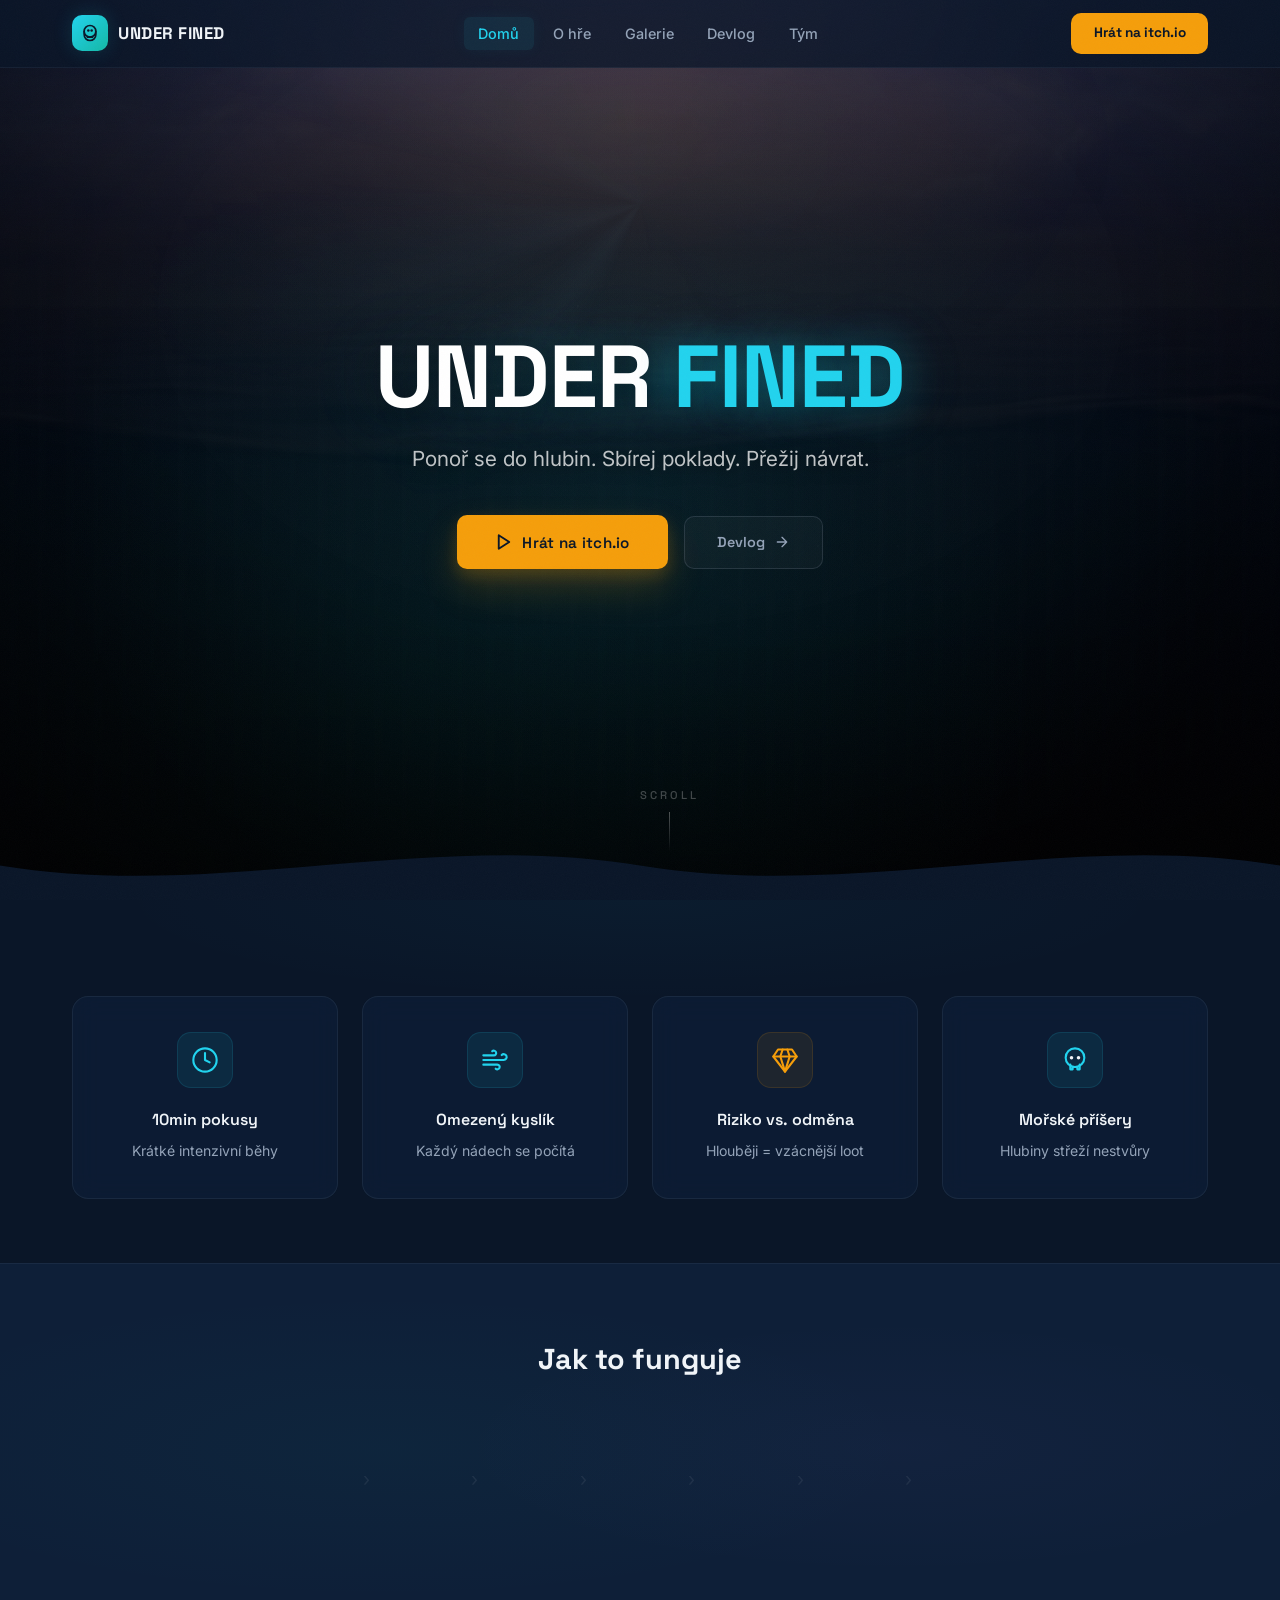
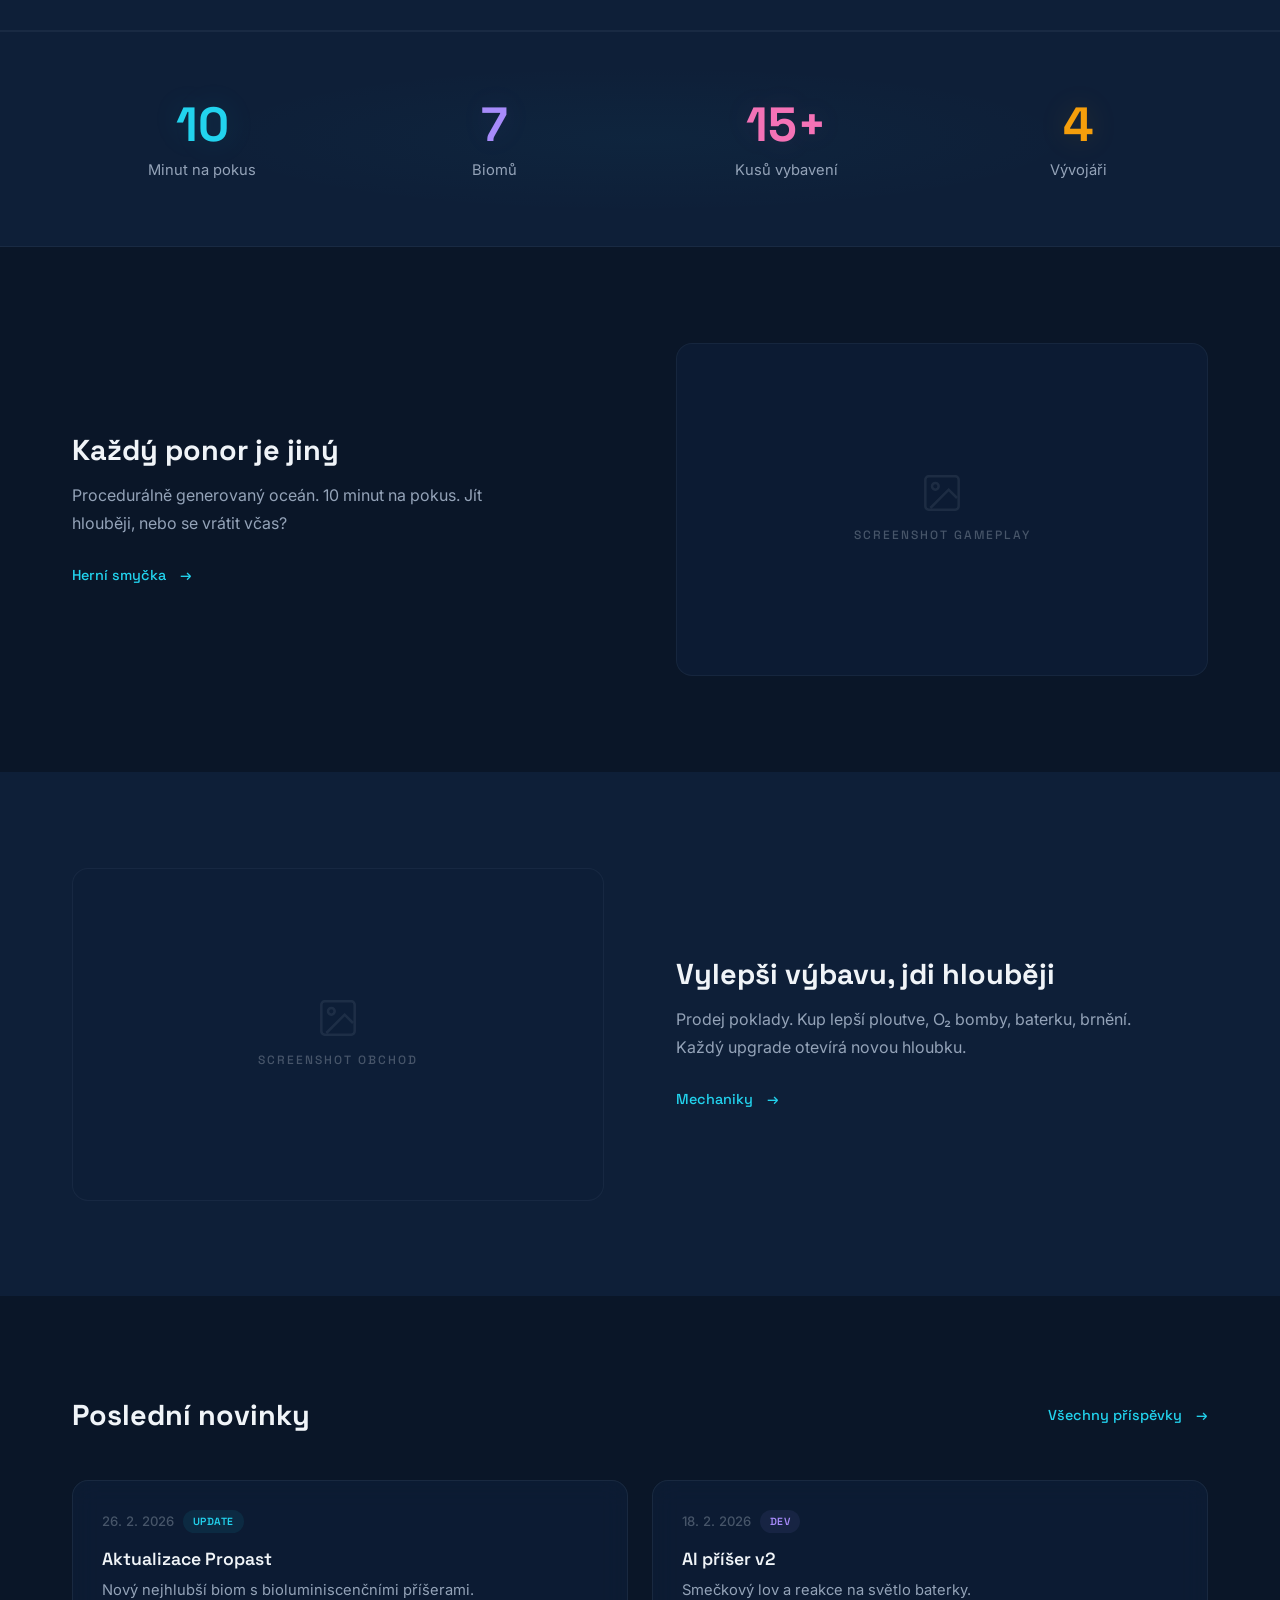
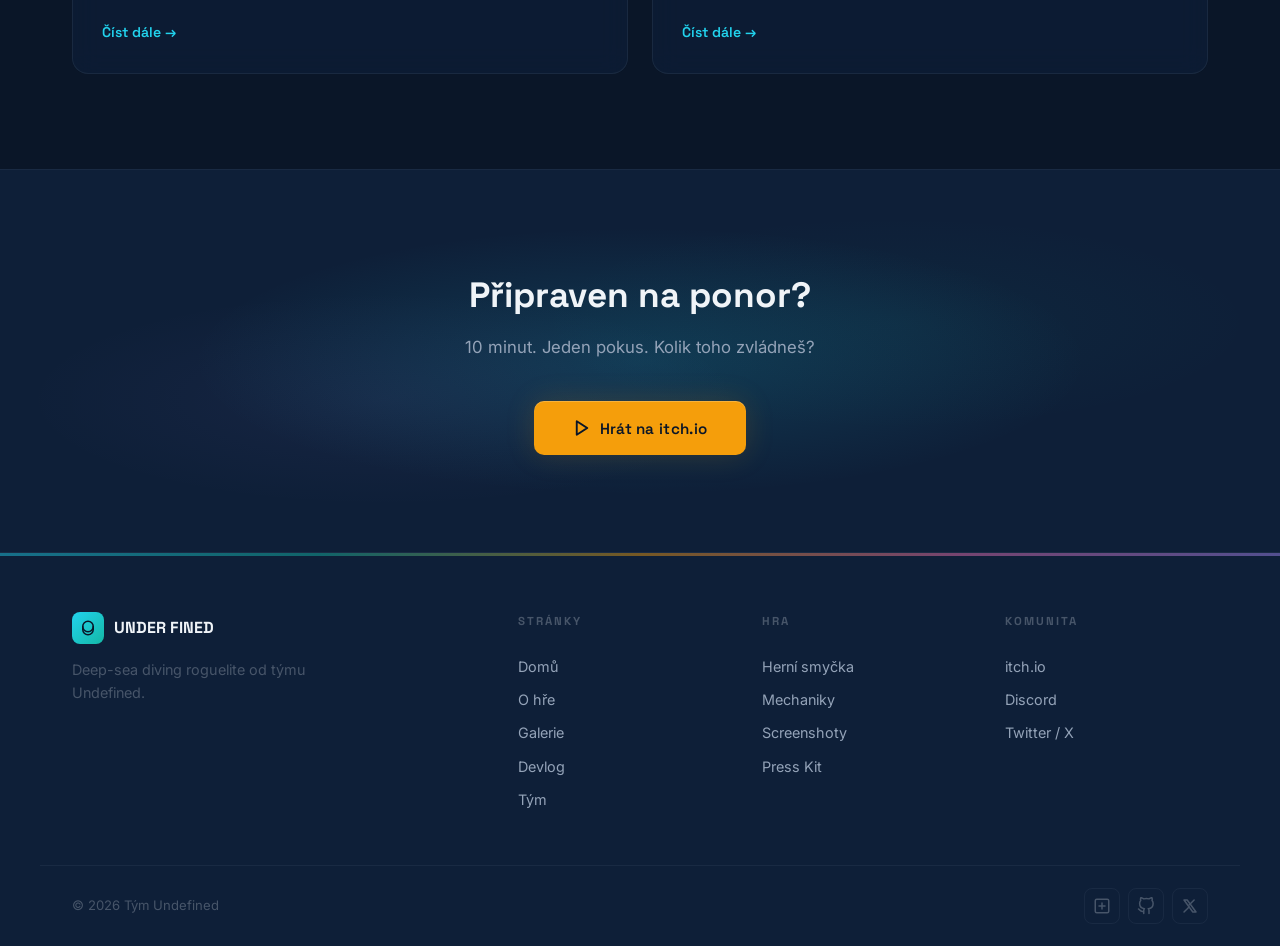
==== commit 0a42e377: "paralax" ====
--- a/index.html
+++ b/index.html
@@ -40,13 +40,25 @@
 </nav>
 
 <!-- HERO -->
-<section class="hero">
-  <div class="hero__bubbles" id="heroBubbles"></div>
+<section class="hero" id="hero">
+  <!-- parallax background layers -->
+  <div class="hero__bg">
+    <div class="hero__layer hero__layer--photo"></div>
+    <div class="hero__layer hero__layer--sky"></div>
+    <div class="hero__layer hero__layer--surface"></div>
+    <div class="hero__layer hero__layer--deep"></div>
+    <div class="hero__layer hero__layer--rays"></div>
+    <div class="hero__layer hero__layer--particles"></div>
+    <div class="hero__bubbles" id="heroBubbles" aria-hidden="true"></div>
+    <div class="hero__vignette" aria-hidden="true"></div>
+  </div>
+
+  <!-- content -->
   <div class="hero__content">
     <h1 class="hero__title">UNDER <span class="accent">FINED</span></h1>
     <p class="hero__subtitle">Ponoř se do hlubin. Sbírej poklady. Přežij návrat.</p>
     <div class="hero__actions">
-      <a href="https://itch.io" target="_blank" rel="noopener" class="btn btn--primary">
+      <a href="https://itch.io" target="_blank" rel="noopener" class="btn btn--primary btn--glow">
         <!-- Play icon -->
         <svg width="18" height="18" viewBox="0 0 24 24" fill="none" stroke="currentColor" stroke-width="2.5" stroke-linecap="round" stroke-linejoin="round"><polygon points="5 3 19 12 5 21 5 3"/></svg>
         Hrát na itch.io
--- a/style.css
+++ b/style.css
@@ -28,14 +28,17 @@
   --cyan-dim:    rgba(34, 211, 238, 0.08);
   --cyan-glow:   rgba(34, 211, 238, 0.15);
   --teal:        #14b8a6;
+  --teal-glow:   rgba(20, 184, 166, 0.15);
   --sand:        #f59e0b;
   --sand-light:  #fbbf24;
   --sand-glow:   rgba(245, 158, 11, 0.15);
   --coral:       #f472b6;
+  --coral-glow:  rgba(244, 114, 182, 0.12);
   --purple:      #a78bfa;
+  --purple-glow: rgba(167, 139, 250, 0.12);
 
   --border:      rgba(148, 163, 184, 0.08);
-  --border-h:    rgba(148, 163, 184, 0.16);
+  --border-h:    rgba(148, 163, 184, 0.18);
   --glass:       rgba(14, 31, 56, 0.55);
   --glass-border:rgba(148, 163, 184, 0.1);
 
@@ -67,6 +70,16 @@
   -webkit-font-smoothing: antialiased;
   line-height: 1.65;
 }
+body::after {
+  content: '';
+  position: fixed;
+  inset: 0;
+  pointer-events: none;
+  z-index: 9999;
+  opacity: 0.025;
+  background-image: url("data:image/svg+xml,%3Csvg viewBox='0 0 256 256' xmlns='http://www.w3.org/2000/svg'%3E%3Cfilter id='n'%3E%3CfeTurbulence type='fractalNoise' baseFrequency='0.85' numOctaves='4' stitchTiles='stitch'/%3E%3C/filter%3E%3Crect width='100%25' height='100%25' filter='url(%23n)'/%3E%3C/svg%3E");
+  background-size: 200px;
+}
 img { display: block; max-width: 100%; height: auto; }
 a { text-decoration: none; color: inherit; transition: color 0.2s; }
 ul, ol { list-style: none; }
@@ -92,7 +105,8 @@
 .reveal {
   opacity: 0;
   transform: translateY(28px);
-  transition: opacity 0.8s var(--ease-out), transform 0.8s var(--ease-out);
+  transition: opacity 0.9s var(--ease-out), transform 0.9s var(--ease-out);
+  will-change: opacity, transform;
 }
 .reveal.visible { opacity: 1; transform: translateY(0); }
 .reveal-d1 { transition-delay: 0.1s; }
@@ -118,7 +132,7 @@
 }
 .nav.scrolled {
   background: var(--bg-nav-s);
-  box-shadow: 0 4px 30px rgba(0, 0, 0, 0.3);
+  box-shadow: 0 4px 30px rgba(0, 0, 0, 0.3), 0 1px 0 rgba(34, 211, 238, 0.05);
 }
 
 .nav__inner {
@@ -175,6 +189,7 @@
 .nav__link.active {
   color: var(--cyan);
   background: var(--cyan-dim);
+  box-shadow: 0 0 16px rgba(34, 211, 238, 0.05);
 }
 
 .nav__cta {
@@ -191,7 +206,7 @@
 .nav__cta:hover {
   background: var(--sand-light);
   transform: translateY(-1px);
-  box-shadow: 0 4px 24px var(--sand-glow);
+  box-shadow: 0 4px 24px var(--sand-glow), 0 0 40px rgba(245, 158, 11, 0.1);
 }
 
 .nav__toggle {
@@ -233,26 +248,43 @@
   color: #0a1628;
   font-size: 0.95rem;
   letter-spacing: 0.3px;
-  box-shadow: 0 0 30px var(--sand-glow);
+  box-shadow: 0 0 30px var(--sand-glow), inset 0 1px 0 rgba(255,255,255,0.2);
+  position: relative;
+  overflow: hidden;
+}
+.btn--primary::before {
+  content: '';
+  position: absolute;
+  inset: -2px;
+  border-radius: inherit;
+  background: linear-gradient(135deg, var(--sand-light), var(--sand), var(--coral));
+  opacity: 0;
+  transition: opacity 0.4s;
+  z-index: -1;
 }
 .btn--primary:hover {
   background: var(--sand-light);
-  transform: translateY(-2px);
-  box-shadow: 0 8px 40px rgba(245, 158, 11, 0.3);
-}
+  transform: translateY(-2px) scale(1.02);
+  box-shadow: 0 8px 40px rgba(245, 158, 11, 0.35), 0 0 60px rgba(245, 158, 11, 0.15);
+}
+.btn--primary:hover::before { opacity: 1; }
+.btn--primary:active { transform: translateY(0) scale(0.98); }
 
 .btn--secondary {
   padding: 0.85rem 2rem;
-  background: transparent;
+  background: rgba(255, 255, 255, 0.03);
   border: 1px solid var(--border-h);
   color: var(--text-s);
   font-size: 0.9rem;
+  backdrop-filter: blur(8px);
 }
 .btn--secondary:hover {
-  background: rgba(255, 255, 255, 0.04);
-  border-color: rgba(255, 255, 255, 0.2);
-  color: var(--text);
-}
+  background: rgba(255, 255, 255, 0.06);
+  border-color: rgba(34, 211, 238, 0.25);
+  color: var(--text);
+  box-shadow: 0 0 30px rgba(34, 211, 238, 0.06);
+}
+.btn--secondary:active { transform: scale(0.98); }
 
 .btn--ghost {
   padding: 0;
@@ -262,8 +294,8 @@
   font-weight: 500;
 }
 .btn--ghost:hover { color: var(--sand-light); }
-.btn--ghost .arrow { transition: transform 0.2s var(--ease); display: inline-block; margin-left: 0.3rem; }
-.btn--ghost:hover .arrow { transform: translateX(5px); }
+.btn--ghost .arrow { transition: transform 0.25s var(--ease); display: inline-block; margin-left: 0.3rem; }
+.btn--ghost:hover .arrow { transform: translateX(6px); }
 
 .btn--small {
   padding: 0.5rem 1.2rem;
@@ -324,7 +356,9 @@
   content: '';
   position: absolute;
   inset: 0;
-  background: radial-gradient(ellipse 60% 50% at 50% 20%, var(--cyan-glow) 0%, transparent 70%);
+  background: radial-gradient(ellipse 60% 50% at 50% 20%, var(--cyan-glow) 0%, transparent 70%),
+              radial-gradient(ellipse 40% 40% at 30% 40%, rgba(167, 139, 250, 0.05) 0%, transparent 60%),
+              radial-gradient(ellipse 40% 40% at 70% 60%, rgba(20, 184, 166, 0.04) 0%, transparent 60%);
   pointer-events: none;
 }
 .page-header h1 {
@@ -344,37 +378,131 @@
 }
 
 /* ═══════════════════════════════════════════════════════════════
-   HERO
+   HERO — Underwater CSS Parallax
    ═══════════════════════════════════════════════════════════════ */
 .hero {
   position: relative;
   min-height: 100vh;
-  display: flex;
-  align-items: center;
-  justify-content: center;
+  display: grid;
+  place-items: center;
   overflow: hidden;
-  /* Replace background.png with your island screenshot */
-  background: url('hero-bg.jpg') center center / cover no-repeat;
-}
-.hero::before {
-  content: '';
+  background:
+    radial-gradient(1200px 700px at 50% 30%, rgba(12, 40, 90, 0.55), rgba(5, 10, 18, 0.95) 60%),
+    url('photos/background.png') center / cover no-repeat;
+  background-color: var(--bg);
+}
+
+/* background layer container */
+.hero__bg {
   position: absolute;
   inset: 0;
-  background: linear-gradient(180deg,
-    rgba(10, 22, 40, 0.45) 0%,
-    rgba(10, 22, 40, 0.15) 35%,
-    rgba(10, 22, 40, 0.35) 65%,
-    rgba(10, 22, 40, 1) 100%
+  transform: translateZ(0);
+  pointer-events: none;
+}
+
+/* base parallax layer */
+.hero__layer {
+  position: absolute;
+  inset: -8%;
+  will-change: transform;
+  transform: translate3d(
+    calc(var(--mx, 0px) * var(--px, 0.02)),
+    calc(var(--my, 0px) * var(--py, 0.02)),
+    0
   );
+}
+
+/* photo layer — the real background image with cinematic fade */
+.hero__layer--photo {
+  --px: 0.01; --py: 0.01;
+  background:
+    radial-gradient(circle at center, rgba(0,0,0,0.1), rgba(0,0,0,0.55)),
+    url('photos/background.png') center / cover no-repeat;
+  background-color: var(--bg);
+}
+
+/* sky / sunset glow */
+.hero__layer--sky {
+  --px: 0.015; --py: 0.015;
+  background:
+    radial-gradient(800px 420px at 50% 18%, rgba(255, 165, 80, 0.18), transparent 60%),
+    radial-gradient(1200px 700px at 50% 10%, rgba(160, 120, 255, 0.1), transparent 60%),
+    linear-gradient(180deg, rgba(10, 26, 55, 0.7) 0%, rgba(6, 10, 18, 0.85) 58%, rgba(4, 7, 13, 1) 100%);
+  filter: saturate(1.1);
+}
+
+/* water surface shimmer */
+.hero__layer--surface {
+  --px: 0.025; --py: 0.02;
+  top: 18%;
+  background:
+    radial-gradient(900px 220px at 50% 10%, rgba(255, 210, 130, 0.12), transparent 70%),
+    repeating-linear-gradient(
+      90deg,
+      rgba(255, 255, 255, 0.025) 0px,
+      rgba(255, 255, 255, 0.025) 2px,
+      transparent 10px,
+      transparent 28px
+    );
+  mix-blend-mode: screen;
+  opacity: 0.5;
+  mask-image: linear-gradient(180deg, rgba(0,0,0,0) 0%, rgba(0,0,0,0.7) 22%, rgba(0,0,0,1) 40%, rgba(0,0,0,1) 100%);
+  -webkit-mask-image: linear-gradient(180deg, rgba(0,0,0,0) 0%, rgba(0,0,0,0.7) 22%, rgba(0,0,0,1) 40%, rgba(0,0,0,1) 100%);
+}
+
+/* deep ocean tint */
+.hero__layer--deep {
+  --px: 0.04; --py: 0.03;
+  background:
+    radial-gradient(900px 700px at 50% 55%, rgba(34, 211, 238, 0.08), transparent 65%),
+    radial-gradient(900px 700px at 35% 70%, rgba(20, 184, 166, 0.05), transparent 70%),
+    linear-gradient(180deg, rgba(0,0,0,0) 0%, rgba(1, 6, 18, 0.65) 30%, rgba(0,0,0,0.9) 100%);
+}
+
+/* underwater light rays */
+.hero__layer--rays {
+  --px: 0.06; --py: 0.04;
+  background:
+    conic-gradient(from 200deg at 50% 25%,
+      transparent 0deg,
+      rgba(140, 220, 255, 0.08) 18deg,
+      transparent 38deg,
+      rgba(140, 220, 255, 0.06) 52deg,
+      transparent 78deg,
+      rgba(140, 220, 255, 0.05) 100deg,
+      transparent 360deg);
+  opacity: 0.5;
+  filter: blur(1px);
+  mask-image: radial-gradient(60% 55% at 50% 20%, rgba(0,0,0,1), rgba(0,0,0,0) 70%);
+  -webkit-mask-image: radial-gradient(60% 55% at 50% 20%, rgba(0,0,0,1), rgba(0,0,0,0) 70%);
+}
+
+/* floating particles */
+.hero__layer--particles {
+  --px: 0.09; --py: 0.07;
+  background-image: radial-gradient(rgba(255,255,255,0.15) 1px, transparent 1px);
+  background-size: 80px 80px;
+  opacity: 0.18;
+  filter: blur(0.2px);
+  mask-image: radial-gradient(70% 60% at 50% 45%, rgba(0,0,0,1), rgba(0,0,0,0) 72%);
+  -webkit-mask-image: radial-gradient(70% 60% at 50% 45%, rgba(0,0,0,1), rgba(0,0,0,0) 72%);
+}
+
+/* vignette */
+.hero__vignette {
+  position: absolute;
+  inset: -2%;
+  background: radial-gradient(80% 75% at 50% 35%, transparent 45%, rgba(0,0,0,0.5) 100%);
+  pointer-events: none;
   z-index: 1;
 }
 
 .hero__content {
   position: relative;
-  z-index: 3;
+  z-index: 5;
   text-align: center;
   padding: 0 2rem;
-  max-width: 800px;
+  max-width: 920px;
 }
 .hero__badge {
   margin-bottom: 1.8rem;
@@ -387,17 +515,34 @@
   color: #fff;
   letter-spacing: -1px;
   line-height: 1.05;
-  text-shadow: 0 0 80px rgba(34, 211, 238, 0.15);
+  text-shadow: 0 2px 30px rgba(0, 0, 0, 0.5), 0 0 80px rgba(34, 211, 238, 0.2);
   animation: fadeUp 0.7s 0.08s var(--ease-out) both;
-}
-.hero__title .accent { color: var(--cyan); }
+  position: relative;
+}
+.hero__title::after {
+  content: '';
+  position: absolute;
+  top: 50%;
+  left: 50%;
+  transform: translate(-50%, -50%);
+  width: 140%;
+  height: 200%;
+  background: radial-gradient(ellipse 50% 50% at 50% 50%, rgba(34, 211, 238, 0.1) 0%, transparent 70%);
+  pointer-events: none;
+  z-index: -1;
+}
+.hero__title .accent {
+  color: var(--cyan);
+  text-shadow: 0 0 40px rgba(34, 211, 238, 0.4), 0 0 80px rgba(34, 211, 238, 0.15), 0 2px 20px rgba(0, 0, 0, 0.4);
+}
 .hero__subtitle {
   font-size: clamp(1.05rem, 2.2vw, 1.3rem);
-  color: rgba(255, 255, 255, 0.6);
+  color: rgba(255, 255, 255, 0.75);
   font-weight: 400;
-  max-width: 480px;
+  max-width: 520px;
   margin: 1.2rem auto 2.5rem;
   line-height: 1.6;
+  text-shadow: 0 2px 16px rgba(0, 0, 0, 0.5);
   animation: fadeUp 0.7s 0.16s var(--ease-out) both;
 }
 .hero__actions {
@@ -409,10 +554,36 @@
   animation: fadeUp 0.7s 0.24s var(--ease-out) both;
 }
 
+/* glow under Play button */
+.btn--glow {
+  position: relative;
+  box-shadow:
+    0 18px 38px rgba(245, 158, 11, 0.18),
+    0 6px 16px rgba(245, 158, 11, 0.18);
+}
+.btn--glow::after {
+  content: '';
+  position: absolute;
+  left: 50%;
+  top: calc(100% - 4px);
+  transform: translateX(-50%);
+  width: 82%;
+  height: 22px;
+  background: radial-gradient(closest-side, rgba(245, 158, 11, 0.5), transparent 70%);
+  filter: blur(2px);
+  opacity: 0.9;
+  pointer-events: none;
+  animation: glowPulse 3s ease-in-out infinite;
+}
+@keyframes glowPulse {
+  0%, 100% { opacity: 0.7; transform: translateX(-50%) scaleX(0.95); }
+  50% { opacity: 1; transform: translateX(-50%) scaleX(1.05); }
+}
+
 .hero__wave {
   position: absolute;
   bottom: -1px; left: 0; right: 0;
-  z-index: 4;
+  z-index: 6;
   line-height: 0;
 }
 .hero__wave svg { display: block; width: 100%; }
@@ -422,7 +593,7 @@
   bottom: 3rem;
   left: 50%;
   transform: translateX(-50%);
-  z-index: 5;
+  z-index: 7;
   display: flex;
   flex-direction: column;
   align-items: center;
@@ -453,31 +624,52 @@
   to   { opacity: 1; transform: translateY(0); }
 }
 
-/* bubbles (hero + global drifting) */
-.hero__bubbles, .page-bubbles {
-  position: absolute;
+/* hero bubbles */
+.hero__bubbles {
+  position: absolute;
+  inset: 0;
+  overflow: hidden;
+  z-index: 3;
+  pointer-events: none;
+}
+.bubble {
+  position: absolute;
+  bottom: -12vh;
+  width: var(--s, 10px);
+  height: var(--s, 10px);
+  border-radius: 999px;
+  background: radial-gradient(circle at 30% 30%, rgba(255,255,255,0.5), rgba(255,255,255,0.08) 45%, rgba(255,255,255,0) 70%);
+  opacity: var(--o, 0.25);
+  filter: blur(0.2px);
+  animation: bubbleFloat var(--d, 10s) linear infinite;
+  transform: translate3d(0, 0, 0);
+}
+@keyframes bubbleFloat {
+  0%   { transform: translate3d(0, 0, 0) scale(1); opacity: var(--o, 0.25); }
+  10%  { opacity: var(--o, 0.25); }
+  90%  { opacity: calc(var(--o, 0.25) * 0.3); }
+  100% { transform: translate3d(var(--x, 0px), -120vh, 0) scale(1.15); opacity: 0; }
+}
+
+/* global page bubbles */
+.page-bubbles {
+  position: fixed;
   inset: 0;
   pointer-events: none;
-  z-index: 2;
+  z-index: 0;
   overflow: hidden;
 }
-.page-bubbles {
-  position: fixed;
-  z-index: 0;
-}
-.bubble {
-  position: absolute;
-  bottom: -10px;
-  border-radius: 50%;
-  background: rgba(34, 211, 238, 0.06);
-  border: 1px solid rgba(34, 211, 238, 0.08);
-  animation: bubbleUp linear infinite;
-}
-@keyframes bubbleUp {
-  0%   { transform: translateY(0) translateX(0); opacity: 0; }
-  5%   { opacity: 0.35; }
-  90%  { opacity: 0.03; }
-  100% { transform: translateY(-115vh) translateX(var(--drift)); opacity: 0; }
+.page-bubbles .bubble {
+  background: rgba(34, 211, 238, 0.04);
+  border: 1px solid rgba(34, 211, 238, 0.06);
+  animation-name: bubbleFloat;
+}
+
+/* reduced motion */
+@media (prefers-reduced-motion: reduce) {
+  .hero__layer { transform: none !important; }
+  .bubble { animation: none !important; display: none; }
+  .btn--glow::after { animation: none; }
 }
 
 /* ═══════════════════════════════════════════════════════════════
@@ -486,6 +678,14 @@
 .pills {
   padding: 6rem 0 4rem;
   background: var(--bg);
+  position: relative;
+}
+.pills::before {
+  content: '';
+  position: absolute;
+  inset: 0;
+  background: radial-gradient(ellipse 60% 40% at 50% 0%, rgba(34, 211, 238, 0.03) 0%, transparent 70%);
+  pointer-events: none;
 }
 .pills__grid {
   display: grid;
@@ -499,13 +699,30 @@
   border-radius: var(--radius);
   padding: 2.2rem 1.6rem;
   text-align: center;
-  transition: all 0.35s var(--ease);
+  transition: all 0.4s var(--ease);
+  position: relative;
+}
+.pill::before {
+  content: '';
+  position: absolute;
+  inset: -1px;
+  border-radius: var(--radius);
+  background: linear-gradient(135deg, rgba(34, 211, 238, 0.15), rgba(167, 139, 250, 0.08), rgba(20, 184, 166, 0.1));
+  opacity: 0;
+  transition: opacity 0.4s;
+  z-index: -1;
+  mask: linear-gradient(#fff 0 0) content-box, linear-gradient(#fff 0 0);
+  -webkit-mask: linear-gradient(#fff 0 0) content-box, linear-gradient(#fff 0 0);
+  mask-composite: exclude;
+  -webkit-mask-composite: xor;
+  padding: 1px;
 }
 .pill:hover {
-  border-color: var(--border-h);
-  transform: translateY(-4px);
-  box-shadow: 0 12px 40px rgba(0, 0, 0, 0.3);
-}
+  border-color: transparent;
+  transform: translateY(-6px);
+  box-shadow: 0 16px 48px rgba(0, 0, 0, 0.35), 0 0 30px rgba(34, 211, 238, 0.06);
+}
+.pill:hover::before { opacity: 1; }
 .pill__icon {
   width: 56px; height: 56px;
   margin: 0 auto 1.2rem;
@@ -513,10 +730,19 @@
   background: var(--cyan-dim);
   border: 1px solid rgba(34, 211, 238, 0.12);
   border-radius: 14px;
+  transition: all 0.35s var(--ease);
+}
+.pill:hover .pill__icon {
+  box-shadow: 0 0 24px var(--cyan-glow);
+  border-color: rgba(34, 211, 238, 0.25);
 }
 .pill__icon svg { width: 28px; height: 28px; stroke: var(--cyan); fill: none; stroke-width: 1.8; stroke-linecap: round; stroke-linejoin: round; }
 .pill__icon--sand { background: rgba(245, 158, 11, 0.08); border-color: rgba(245, 158, 11, 0.12); }
 .pill__icon--sand svg { stroke: var(--sand); }
+.pill:hover .pill__icon--sand {
+  box-shadow: 0 0 24px var(--sand-glow);
+  border-color: rgba(245, 158, 11, 0.25);
+}
 .pill h3 {
   font-family: var(--font-head);
   font-size: 1rem;
@@ -537,6 +763,15 @@
   background: var(--bg-alt);
   border-top: 1px solid var(--border);
   border-bottom: 1px solid var(--border);
+  position: relative;
+}
+.how-strip::before {
+  content: '';
+  position: absolute;
+  inset: 0;
+  background: radial-gradient(ellipse 60% 60% at 30% 50%, rgba(20, 184, 166, 0.04) 0%, transparent 70%),
+              radial-gradient(ellipse 50% 50% at 70% 50%, rgba(167, 139, 250, 0.03) 0%, transparent 70%);
+  pointer-events: none;
 }
 .how-strip h2 {
   font-family: var(--font-head);
@@ -624,6 +859,14 @@
   background: var(--bg-alt);
   border-top: 1px solid var(--border);
   border-bottom: 1px solid var(--border);
+  position: relative;
+}
+.stats::before {
+  content: '';
+  position: absolute;
+  inset: 0;
+  background: radial-gradient(ellipse 50% 50% at 50% 50%, rgba(34, 211, 238, 0.03) 0%, transparent 70%);
+  pointer-events: none;
 }
 .stats__grid {
   display: grid;
@@ -633,14 +876,14 @@
 }
 .stat__number {
   font-family: var(--font-head);
-  font-size: clamp(2rem, 4vw, 2.8rem);
+  font-size: clamp(2.2rem, 4.5vw, 3rem);
   font-weight: 700;
   line-height: 1.2;
 }
-.stat__number--cyan   { color: var(--cyan); }
-.stat__number--purple { color: var(--purple); }
-.stat__number--coral  { color: var(--coral); }
-.stat__number--sand   { color: var(--sand); }
+.stat__number--cyan   { color: var(--cyan); text-shadow: 0 0 30px var(--cyan-glow); }
+.stat__number--purple { color: var(--purple); text-shadow: 0 0 30px var(--purple-glow); }
+.stat__number--coral  { color: var(--coral); text-shadow: 0 0 30px var(--coral-glow); }
+.stat__number--sand   { color: var(--sand); text-shadow: 0 0 30px var(--sand-glow); }
 .stat__label {
   font-size: 0.92rem;
   color: var(--text-s);
@@ -745,6 +988,15 @@
   background: var(--bg-alt);
   border-top: 1px solid var(--border);
   border-bottom: 1px solid var(--border);
+  position: relative;
+}
+.loop-section::before {
+  content: '';
+  position: absolute;
+  inset: 0;
+  background: radial-gradient(ellipse 50% 50% at 50% 50%, rgba(34, 211, 238, 0.03) 0%, transparent 70%),
+              radial-gradient(ellipse 40% 40% at 20% 70%, rgba(20, 184, 166, 0.03) 0%, transparent 60%);
+  pointer-events: none;
 }
 .loop-section h2 {
   font-family: var(--font-head);
@@ -823,13 +1075,25 @@
   border: 1px solid var(--glass-border);
   border-radius: var(--radius);
   padding: 2rem 1.6rem;
-  transition: all 0.35s var(--ease);
+  transition: all 0.4s var(--ease);
+  position: relative;
+}
+.mech-card::before {
+  content: '';
+  position: absolute;
+  inset: 0;
+  border-radius: var(--radius);
+  background: linear-gradient(135deg, rgba(245, 158, 11, 0.04), transparent 50%, rgba(34, 211, 238, 0.03));
+  opacity: 0;
+  transition: opacity 0.4s;
+  pointer-events: none;
 }
 .mech-card:hover {
-  border-color: var(--border-h);
-  transform: translateY(-3px);
-  box-shadow: 0 12px 32px rgba(0, 0, 0, 0.3);
-}
+  border-color: rgba(245, 158, 11, 0.15);
+  transform: translateY(-5px);
+  box-shadow: 0 16px 48px rgba(0, 0, 0, 0.35), 0 0 24px rgba(245, 158, 11, 0.04);
+}
+.mech-card:hover::before { opacity: 1; }
 .mech-card__icon {
   width: 50px; height: 50px;
   margin-bottom: 1rem;
@@ -837,10 +1101,19 @@
   background: rgba(245, 158, 11, 0.06);
   border: 1px solid rgba(245, 158, 11, 0.1);
   border-radius: 14px;
+  transition: all 0.35s var(--ease);
+}
+.mech-card:hover .mech-card__icon {
+  box-shadow: 0 0 20px var(--sand-glow);
+  border-color: rgba(245, 158, 11, 0.25);
 }
 .mech-card__icon svg { width: 26px; height: 26px; stroke: var(--sand); fill: none; stroke-width: 1.8; stroke-linecap: round; stroke-linejoin: round; }
 .mech-card__icon--cyan { background: var(--cyan-dim); border-color: rgba(34, 211, 238, 0.12); }
 .mech-card__icon--cyan svg { stroke: var(--cyan); }
+.mech-card:hover .mech-card__icon--cyan {
+  box-shadow: 0 0 20px var(--cyan-glow);
+  border-color: rgba(34, 211, 238, 0.25);
+}
 .mech-card h3 {
   font-family: var(--font-head);
   font-size: 1.05rem;
@@ -910,13 +1183,13 @@
   overflow: hidden;
   border: 1px solid var(--border);
   background: var(--bg-card);
-  transition: all 0.35s var(--ease);
+  transition: all 0.4s var(--ease);
   cursor: pointer;
 }
 .gallery-item:hover {
-  border-color: var(--border-h);
-  transform: scale(1.02);
-  box-shadow: 0 12px 40px rgba(0, 0, 0, 0.3);
+  border-color: rgba(34, 211, 238, 0.15);
+  transform: scale(1.03);
+  box-shadow: 0 16px 48px rgba(0, 0, 0, 0.35), 0 0 30px rgba(34, 211, 238, 0.04);
 }
 .gallery-item img {
   width: 100%; height: 100%; object-fit: cover;
@@ -1032,13 +1305,25 @@
   padding: 1.8rem;
   display: flex;
   flex-direction: column;
-  transition: all 0.35s var(--ease);
+  transition: all 0.4s var(--ease);
+  position: relative;
+}
+.devlog-card::before {
+  content: '';
+  position: absolute;
+  inset: 0;
+  border-radius: var(--radius);
+  background: linear-gradient(135deg, rgba(34, 211, 238, 0.04), transparent 50%, rgba(167, 139, 250, 0.03));
+  opacity: 0;
+  transition: opacity 0.4s;
+  pointer-events: none;
 }
 .devlog-card:hover {
-  border-color: var(--border-h);
-  transform: translateY(-3px);
-  box-shadow: 0 12px 32px rgba(0, 0, 0, 0.25);
-}
+  border-color: rgba(34, 211, 238, 0.15);
+  transform: translateY(-5px);
+  box-shadow: 0 16px 48px rgba(0, 0, 0, 0.3), 0 0 24px rgba(34, 211, 238, 0.04);
+}
+.devlog-card:hover::before { opacity: 1; }
 .devlog-card__meta {
   display: flex;
   align-items: center;
@@ -1181,9 +1466,9 @@
 }
 .team-card {
   text-align: center;
-  transition: all 0.35s var(--ease);
-}
-.team-card:hover { transform: translateY(-5px); }
+  transition: all 0.4s var(--ease);
+}
+.team-card:hover { transform: translateY(-6px); }
 
 .team-card__photo {
   width: 100%;
@@ -1197,8 +1482,14 @@
   transition: border-color 0.3s, box-shadow 0.3s;
 }
 .team-card:hover .team-card__photo {
-  border-color: var(--border-h);
-  box-shadow: 0 12px 32px rgba(0, 0, 0, 0.3);
+  border-color: rgba(34, 211, 238, 0.2);
+  box-shadow: 0 16px 48px rgba(0, 0, 0, 0.35), 0 0 30px rgba(34, 211, 238, 0.06);
+}
+.team-card__photo img {
+  width: 100%;
+  height: 100%;
+  object-fit: cover;
+  display: block;
 }
 .team-card__placeholder {
   width: 100%; height: 100%;
@@ -1298,8 +1589,9 @@
   transition: all 0.25s var(--ease);
 }
 .dl-item:hover {
-  border-color: var(--border-h);
+  border-color: rgba(34, 211, 238, 0.15);
   transform: translateX(4px);
+  box-shadow: 0 4px 20px rgba(0, 0, 0, 0.2);
 }
 .dl-item__icon svg { width: 24px; height: 24px; stroke: var(--cyan); fill: none; stroke-width: 1.8; }
 .dl-item__text { flex: 1; }
@@ -1329,7 +1621,9 @@
   content: '';
   position: absolute;
   inset: 0;
-  background: radial-gradient(ellipse 50% 50% at 50% 50%, var(--cyan-glow) 0%, transparent 70%);
+  background: radial-gradient(ellipse 50% 50% at 50% 50%, var(--cyan-glow) 0%, transparent 70%),
+              radial-gradient(ellipse 40% 40% at 30% 60%, rgba(167, 139, 250, 0.06) 0%, transparent 70%),
+              radial-gradient(ellipse 40% 40% at 70% 40%, rgba(20, 184, 166, 0.05) 0%, transparent 70%);
   pointer-events: none;
 }
 .cta-banner__inner {
@@ -1361,7 +1655,7 @@
   width: 100%;
   height: 3px;
   background: linear-gradient(90deg, var(--cyan), var(--teal), var(--sand), var(--coral), var(--purple));
-  opacity: 0.35;
+  opacity: 0.45;
 }
 .footer__top {
   max-width: var(--max-w);
@@ -1440,9 +1734,10 @@
   transition: all 0.25s;
 }
 .footer__social:hover {
-  color: var(--text);
-  border-color: var(--border-h);
+  color: var(--cyan);
+  border-color: rgba(34, 211, 238, 0.2);
   transform: translateY(-2px);
+  box-shadow: 0 0 16px rgba(34, 211, 238, 0.08);
 }
 .footer__social svg { width: 18px; height: 18px; }
 
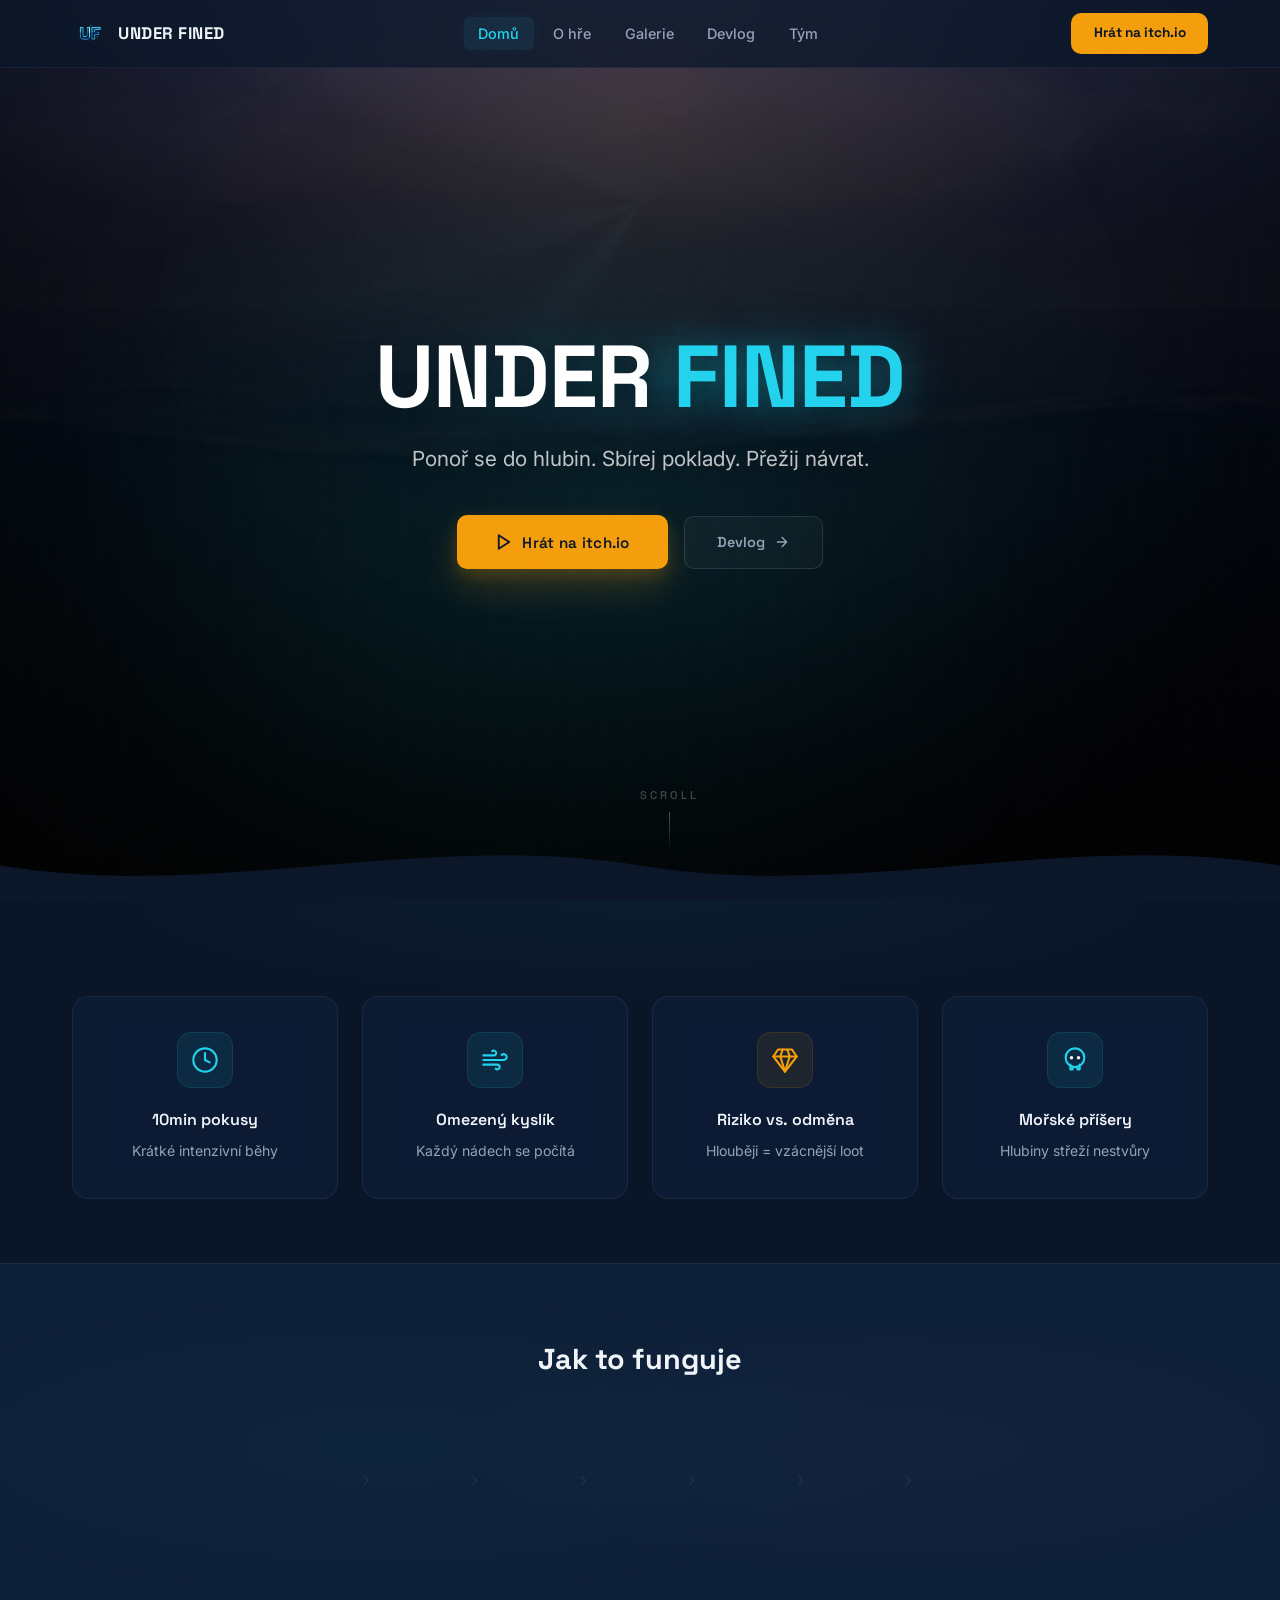
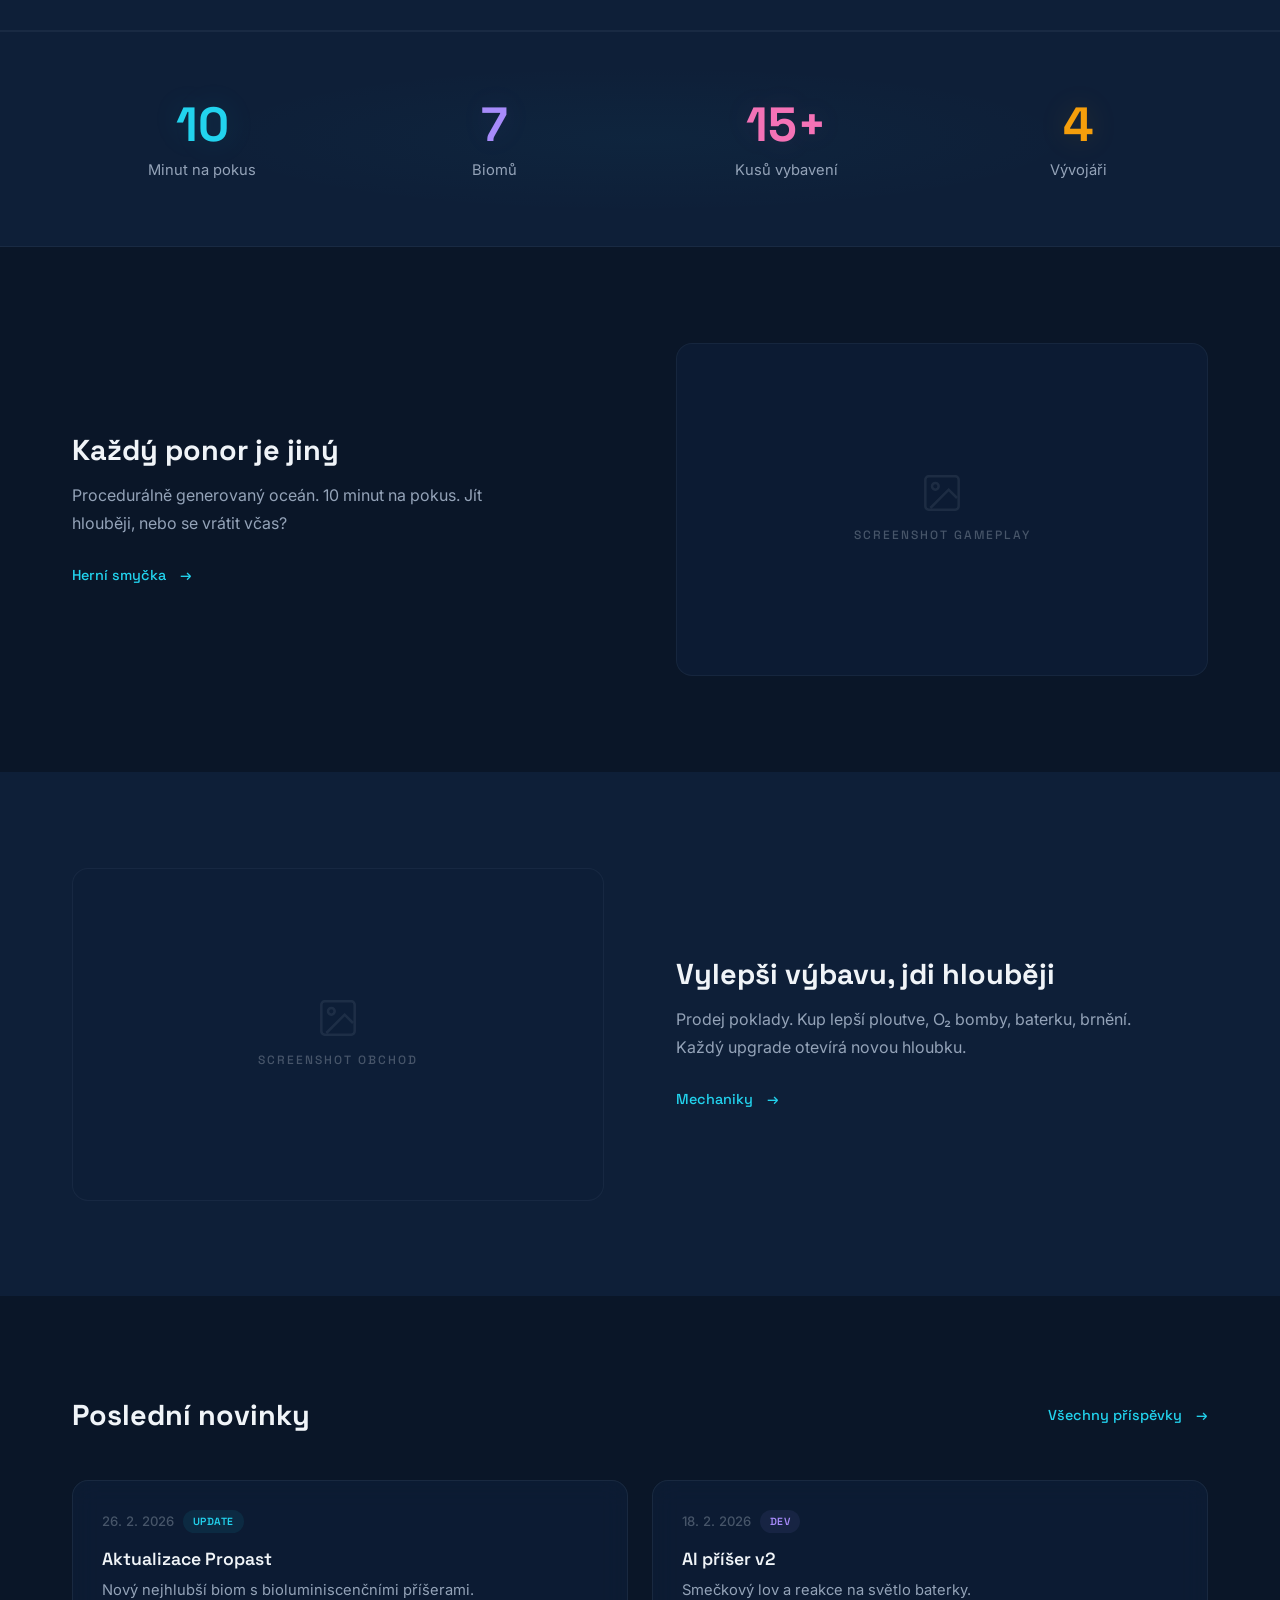
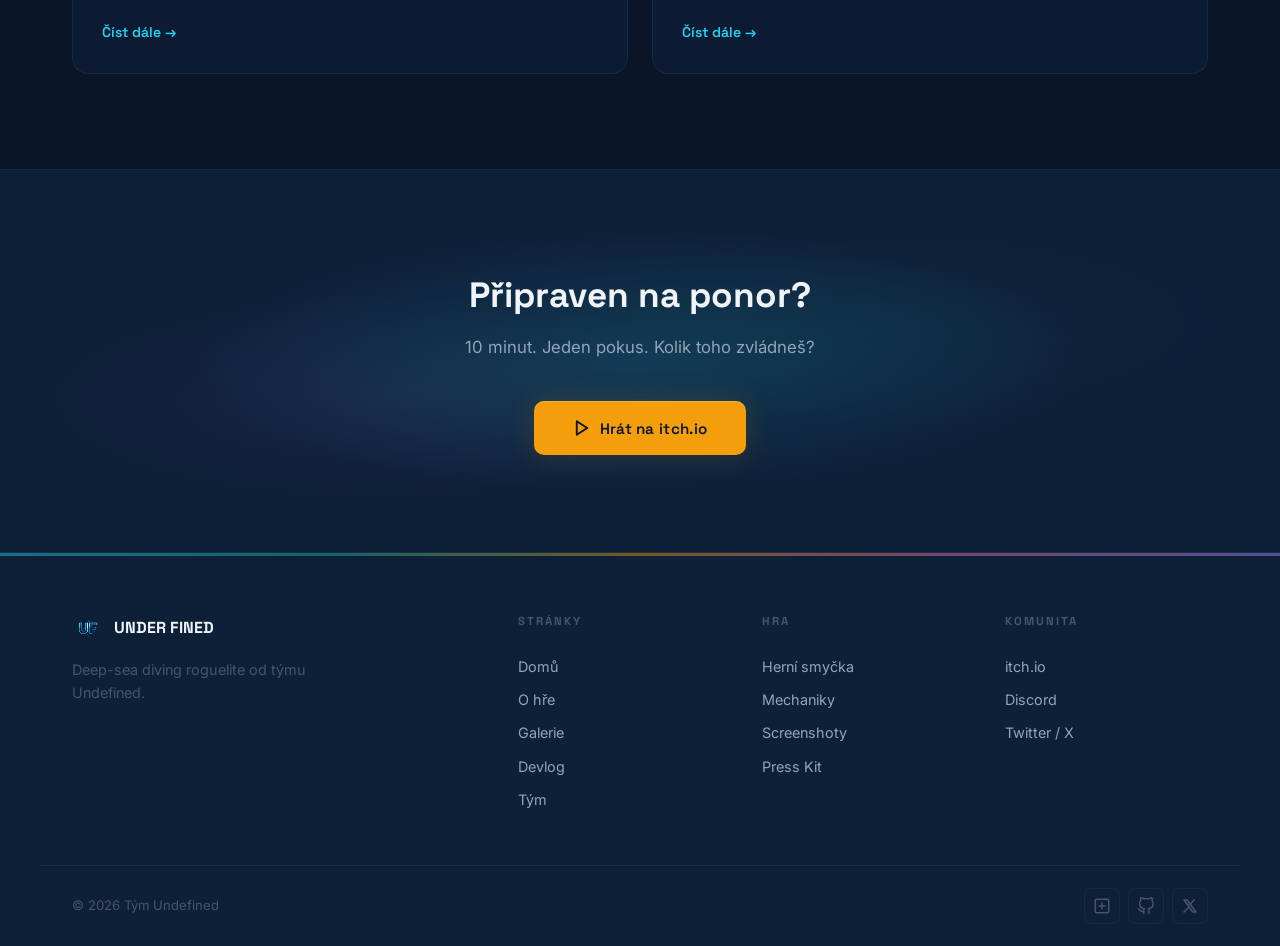
==== commit 08567445: "logo" ====
--- a/index.html
+++ b/index.html
@@ -14,14 +14,7 @@
   <div class="nav__inner">
     <a href="index.html" class="nav__logo">
       <span class="nav__logo-icon">
-        <!-- Diving helmet icon -->
-        <svg viewBox="0 0 24 24" fill="none" stroke="#0a1628" stroke-width="2" stroke-linecap="round" stroke-linejoin="round">
-          <circle cx="12" cy="10" r="7"/>
-          <path d="M5 10v4a7 7 0 0 0 14 0v-4"/>
-          <circle cx="10" cy="9" r="1.5" fill="#0a1628" stroke="none"/>
-          <circle cx="14" cy="9" r="1.5" fill="#0a1628" stroke="none"/>
-          <path d="M9 17h6"/>
-        </svg>
+        <img src="photos/logo.png" alt="UNDER FINED">
       </span>
       <span class="nav__logo-text">UNDER FINED</span>
     </a>
@@ -296,9 +289,7 @@
     <div class="footer__brand">
       <div class="footer__brand-logo">
         <span class="logo-icon">
-          <svg viewBox="0 0 24 24" fill="none" stroke="#0a1628" stroke-width="2" stroke-linecap="round" stroke-linejoin="round">
-            <circle cx="12" cy="10" r="7"/><path d="M5 10v4a7 7 0 0 0 14 0v-4"/>
-          </svg>
+          <img src="photos/logo.png" alt="UNDER FINED">
         </span>
         <span class="logo-text">UNDER FINED</span>
       </div>
--- a/style.css
+++ b/style.css
@@ -153,13 +153,12 @@
 .nav__logo-icon {
   width: 36px; height: 36px;
   border-radius: 10px;
-  background: linear-gradient(135deg, var(--cyan), var(--teal));
+  overflow: hidden;
   display: flex; align-items: center; justify-content: center;
   transition: transform 0.3s var(--ease-out);
-  box-shadow: 0 0 20px var(--cyan-glow);
 }
 .nav__logo:hover .nav__logo-icon { transform: rotate(-6deg) scale(1.05); }
-.nav__logo-icon svg { width: 20px; height: 20px; }
+.nav__logo-icon img { width: 100%; height: 100%; object-fit: contain; }
 
 .nav__logo-text {
   font-family: var(--font-head);
@@ -1674,10 +1673,10 @@
 .footer__brand-logo .logo-icon {
   width: 32px; height: 32px;
   border-radius: 8px;
-  background: linear-gradient(135deg, var(--cyan), var(--teal));
+  overflow: hidden;
   display: flex; align-items: center; justify-content: center;
 }
-.footer__brand-logo .logo-icon svg { width: 18px; height: 18px; }
+.footer__brand-logo .logo-icon img { width: 100%; height: 100%; object-fit: contain; }
 .footer__brand-logo .logo-text {
   font-family: var(--font-head);
   font-size: 1rem;
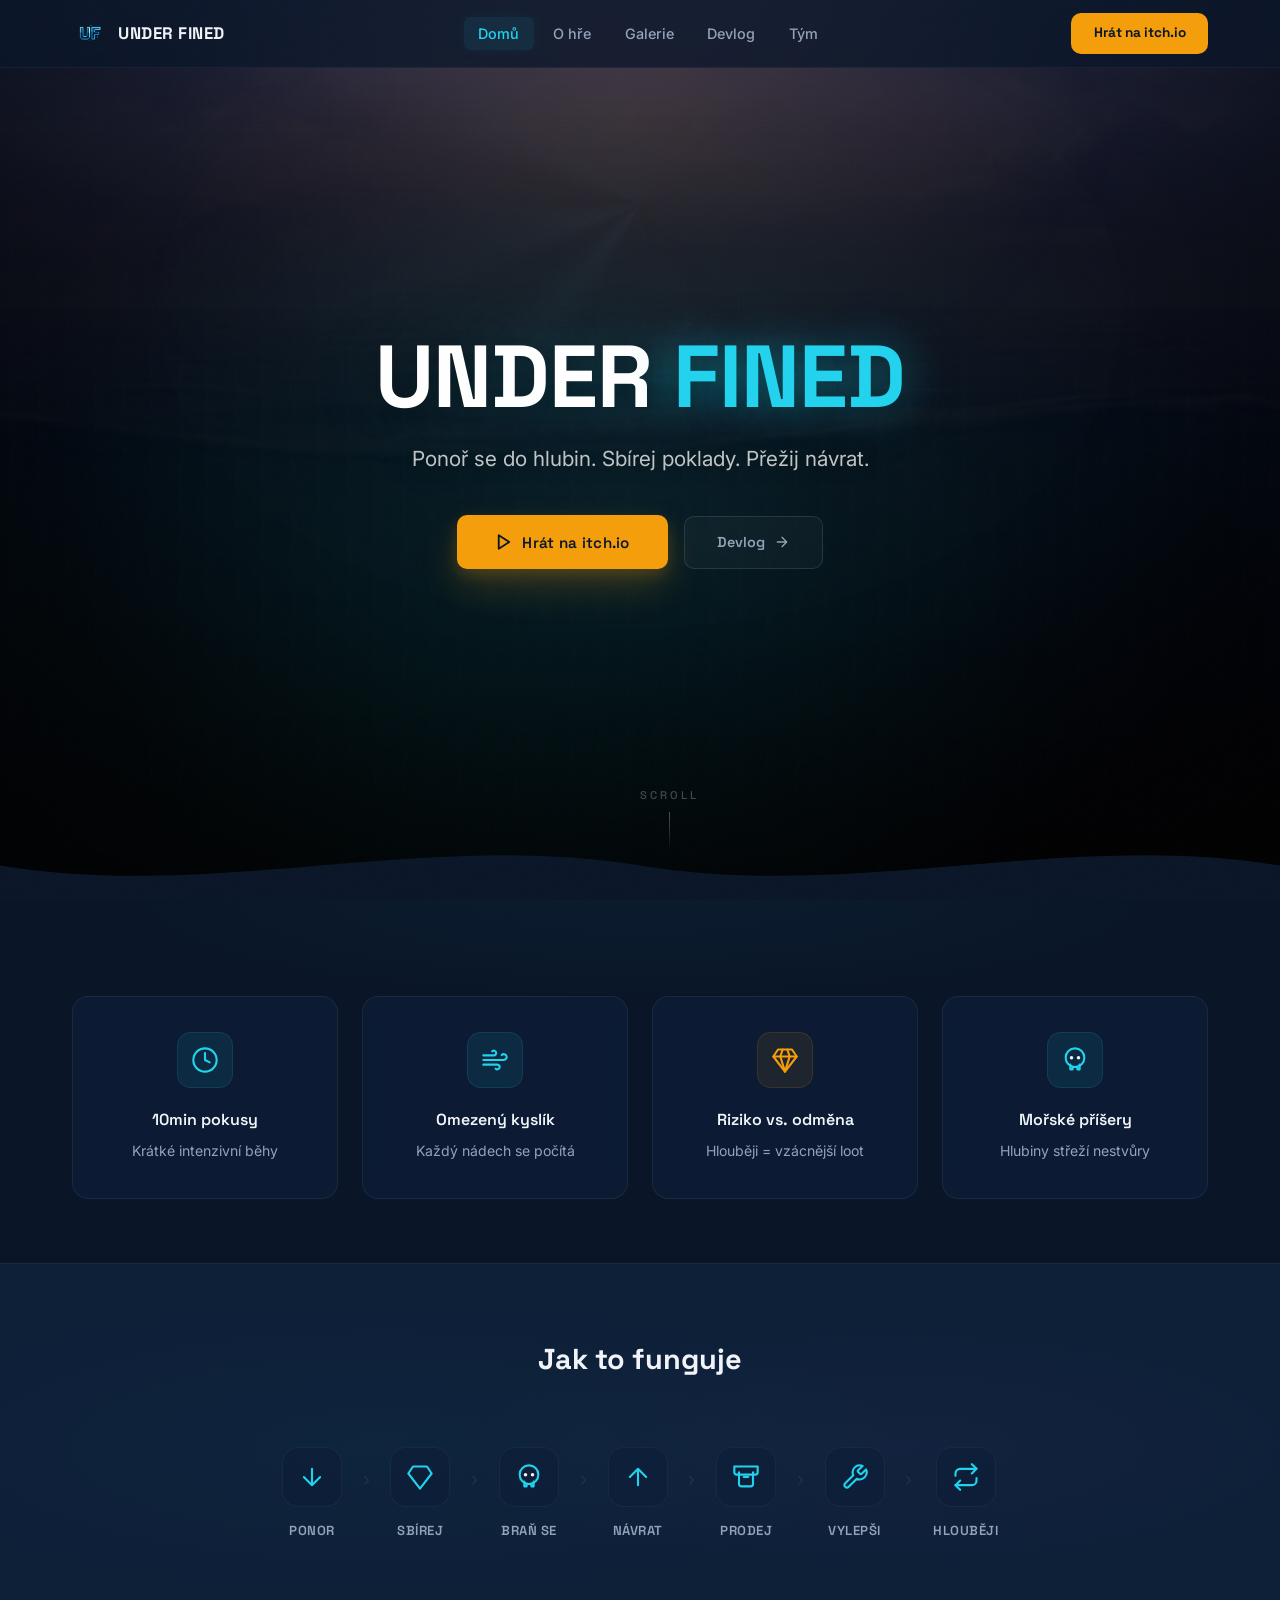
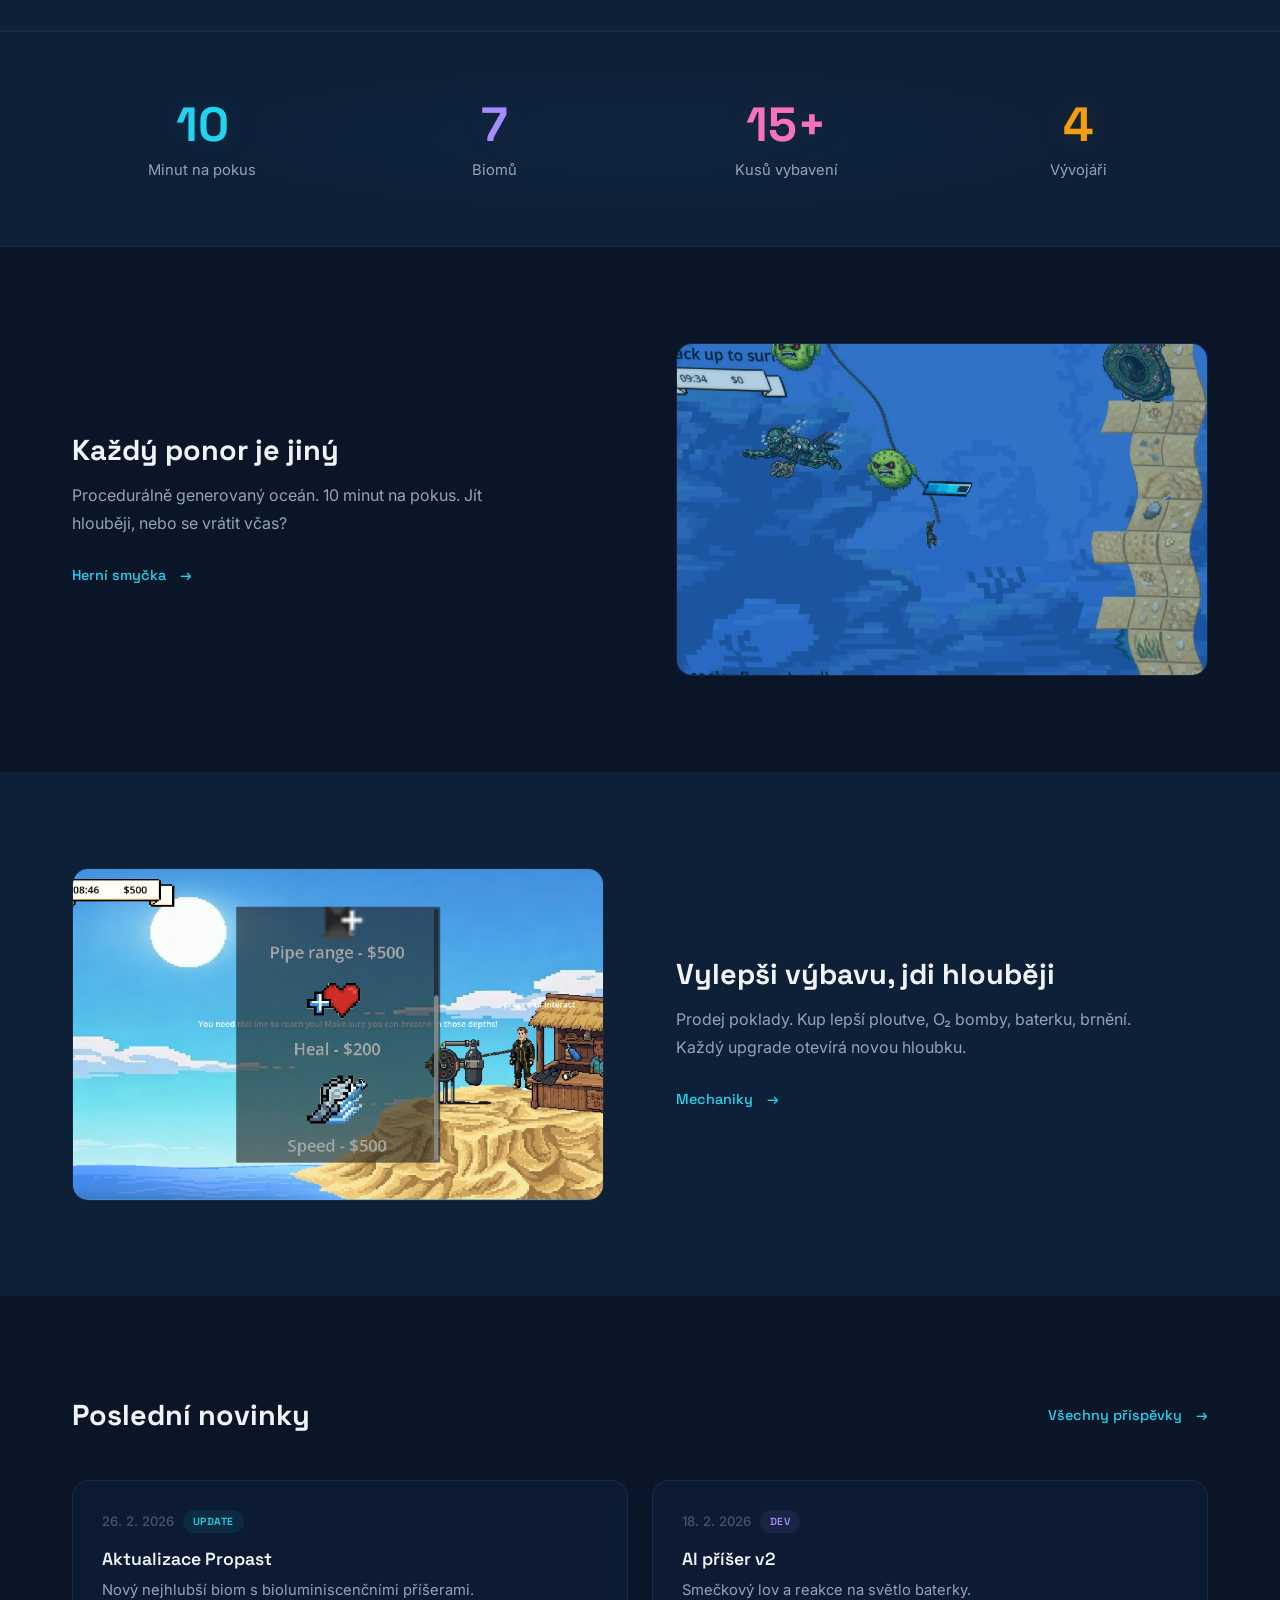
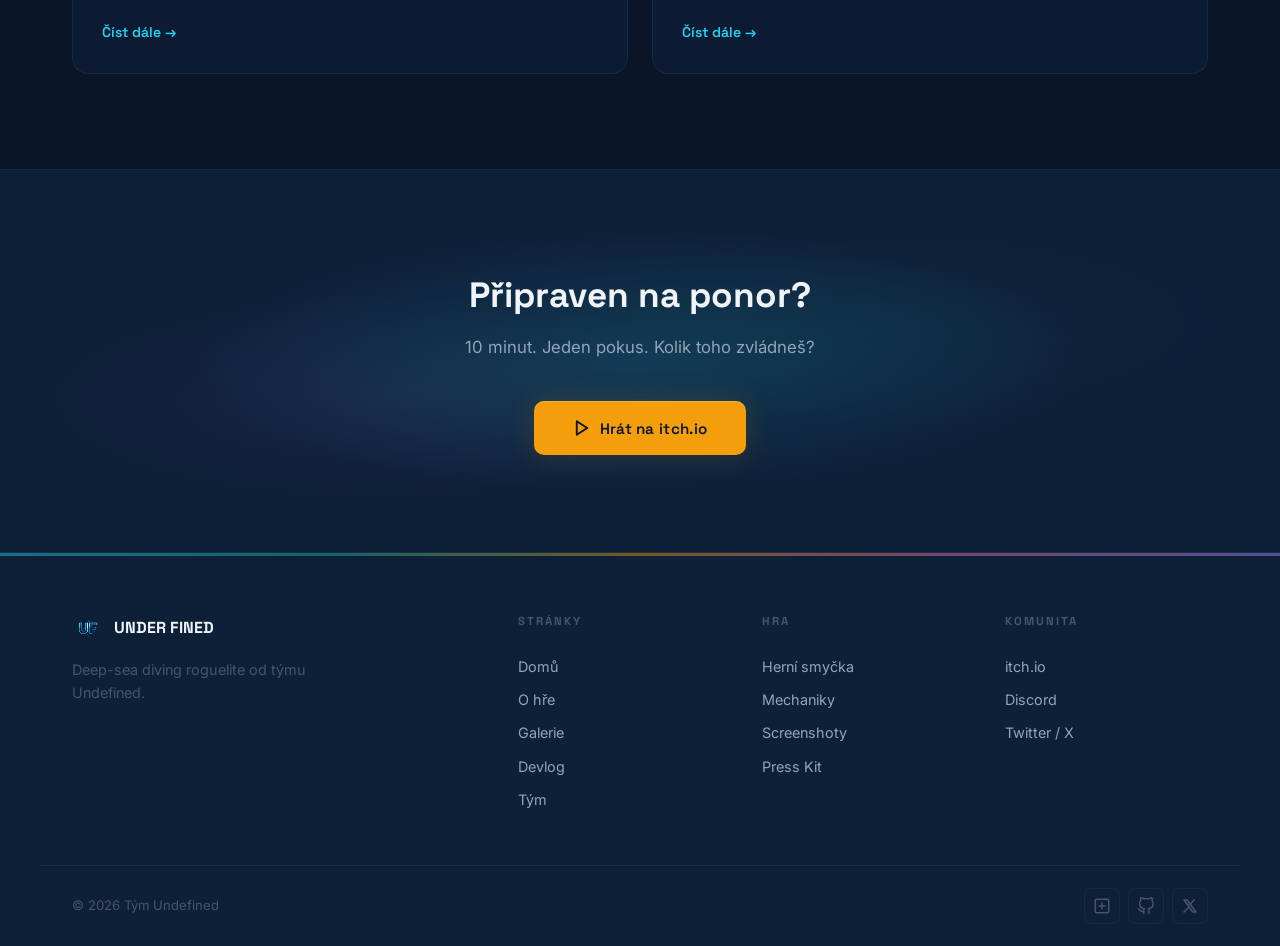
==== commit 1ae82c49: "+photos, +favicon" ====
--- a/index.html
+++ b/index.html
@@ -6,6 +6,7 @@
   <title>UNDER FINED — Deep-Sea Diving Roguelite</title>
   <meta name="description" content="UNDER FINED — 10minutový deep-sea diving roguelite. Ponoř se, sbírej poklady, přežij hlubiny.">
   <link rel="stylesheet" href="style.css">
+  <link rel="icon" type="image/png" href="photos/logo.png">
 </head>
 <body>
 
@@ -207,9 +208,7 @@
       </div>
       <div class="reveal reveal-d2">
         <div class="img-placeholder">
-          <!-- Replace with: <img src="screenshots/gameplay.png" alt="Gameplay screenshot"> -->
-          <svg viewBox="0 0 24 24"><rect x="2" y="2" width="20" height="20" rx="2"/><circle cx="8" cy="8" r="2"/><path d="M21 15l-5-5L5 21"/></svg>
-          <span>Screenshot gameplay</span>
+          <img src="web-photos/water.png" alt="Gameplay – podmořský svět">
         </div>
       </div>
     </div>
@@ -229,9 +228,7 @@
       </div>
       <div class="reveal reveal-d2">
         <div class="img-placeholder">
-          <!-- Replace with: <img src="screenshots/shop.png" alt="Shop screenshot"> -->
-          <svg viewBox="0 0 24 24"><rect x="2" y="2" width="20" height="20" rx="2"/><circle cx="8" cy="8" r="2"/><path d="M21 15l-5-5L5 21"/></svg>
-          <span>Screenshot obchod</span>
+          <img src="web-photos/shop.png" alt="Obchod">
         </div>
       </div>
     </div>
